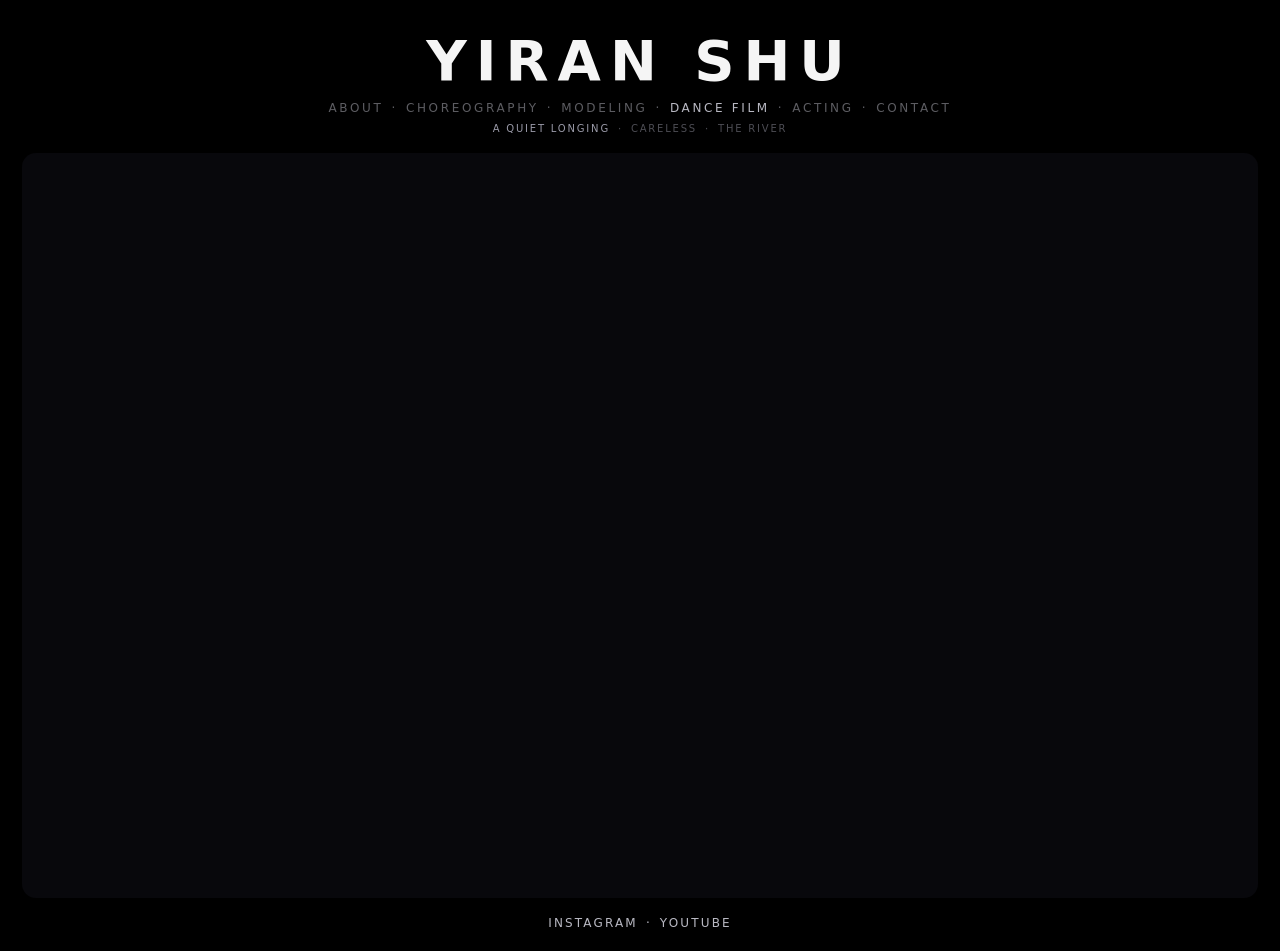
==== a-quiet-longing.html @ 156f74f1 "Widen A Quiet Longing hero video; add The River photo strip stills. Made-with: Cursor" ====
<!doctype html>
<html lang="en">
  <head>
    <meta charset="utf-8" />
    <meta name="viewport" content="width=device-width, initial-scale=1" />
    <title>Yiran Shu — A Quiet Longing</title>
    <meta
      name="description"
      content="A Quiet Longing — dance film by Yiran Shu & Pearlyn Ho. TMFF June 2025 nominee."
    />
    <link rel="stylesheet" href="styles.css" />
    <script src="cursor.js"></script>
  </head>
  <body>
    <div class="archive-page archive-page--sub">
      <header class="archive-header">
        <a href="index.html" class="artist-name-link"><h1 class="artist-name">Yiran Shu</h1></a>
        <nav class="archive-nav" aria-label="Primary">
          <a href="about.html" class="archive-nav__link">About</a>
          <span class="archive-nav__sep" aria-hidden="true"> · </span>
          <a href="choreography.html" class="archive-nav__link">Choreography</a>
          <span class="archive-nav__sep" aria-hidden="true"> · </span>
          <a href="modeling.html" class="archive-nav__link">Modeling</a>
          <span class="archive-nav__sep" aria-hidden="true"> · </span>
          <a href="dance-film.html" class="archive-nav__link archive-nav__link--current">Dance film</a>
          <span class="archive-nav__sep" aria-hidden="true"> · </span>
          <a href="acting.html" class="archive-nav__link">Acting</a>
          <span class="archive-nav__sep" aria-hidden="true"> · </span>
          <a href="contact.html" class="archive-nav__link">Contact</a>
        </nav>
        <p class="archive-titles archive-titles--films" aria-label="Dance films">
          <span class="archive-titles__part archive-titles__part--current" aria-current="page"
            >A Quiet Longing</span
          >
          <span class="archive-titles__sep" aria-hidden="true"> · </span>
          <a href="careless.html" class="archive-titles__part">Careless</a>
          <span class="archive-titles__sep" aria-hidden="true"> · </span>
          <a href="the-river.html" class="archive-titles__part">The River</a>
        </p>
      </header>

      <main class="archive-panel">
        <div class="subpage-inner subpage-inner--film-detail subpage-inner--film-hero">
          <section class="subpage-block subpage-block--hero-video">
            <div class="video-frame">
              <iframe
                src="https://www.youtube.com/embed/DKOeDVz-GPU"
                title="A Quiet Longing — trailer"
                allow="accelerometer; autoplay; clipboard-write; encrypted-media; gyroscope; picture-in-picture; web-share"
                allowfullscreen
              ></iframe>
            </div>
          </section>
        </div>
      </main>

      <footer class="archive-footer">
        <a href="https://www.instagram.com/yiranshu/" target="_blank" rel="noreferrer">Instagram</a>
        <span>·</span>
        <a href="https://www.youtube.com/@yiranshu11" target="_blank" rel="noreferrer">YouTube</a>
      </footer>
    </div>
  </body>
</html>
---- styles.css ----
*,
*::before,
*::after {
  box-sizing: border-box;
  margin: 0;
  padding: 0;
}

html,
body {
  min-height: 100%;
}

body {
  font-family: -apple-system, BlinkMacSystemFont, system-ui, "SF Pro Text",
    "Helvetica Neue", Arial, sans-serif;
  background: #000000;
  color: #f5f5f5;
  -webkit-font-smoothing: antialiased;
}

/* Force circle cursor globally and prevent fallback arrow flashes. */
html,
body,
*,
*::before,
*::after {
  cursor: none !important;
}

.video-frame,
.video-frame iframe {
  cursor: none !important;
}

body.custom-circle-cursor,
body.custom-circle-cursor a,
body.custom-circle-cursor button,
body.custom-circle-cursor #archiveCanvas {
  cursor: none !important;
}

.cursor-circle {
  display: none;
}

.cursor-circle.cursor-circle--active {
  display: none;
}

.cursor-aura {
  position: fixed;
  left: 0;
  top: 0;
  width: 64px;
  height: 64px;
  border-radius: 50%;
  pointer-events: none;
  transform: translate3d(-9999px, -9999px, 0);
  z-index: 9998;
  opacity: 0.82;
  mix-blend-mode: screen;
  background: radial-gradient(circle, rgba(255, 255, 255, 0.55) 0%, rgba(255, 255, 255, 0.1) 38%, rgba(255, 255, 255, 0) 72%);
  filter: blur(0.2px);
  box-shadow:
    0 0 24px rgba(255, 255, 255, 0.55),
    0 0 52px rgba(175, 205, 255, 0.25);
  transition:
    opacity 0.25s ease,
    transform 0.12s linear;
}

.cursor-aura.cursor-aura--active {
  opacity: 1;
  box-shadow:
    0 0 28px rgba(255, 255, 255, 0.7),
    0 0 68px rgba(186, 214, 255, 0.36);
}

.cursor-trail {
  position: fixed;
  left: 0;
  top: 0;
  width: calc(13px - var(--trail-index) * 1.6px);
  height: calc(13px - var(--trail-index) * 1.6px);
  border-radius: 50%;
  pointer-events: none;
  transform: translate3d(-9999px, -9999px, 0);
  z-index: 9997;
  mix-blend-mode: screen;
  opacity: calc(0.35 - var(--trail-index) * 0.045);
  background: radial-gradient(circle, rgba(255, 255, 255, 0.78) 0%, rgba(255, 255, 255, 0.12) 56%, rgba(255, 255, 255, 0) 76%);
  box-shadow: 0 0 14px rgba(255, 255, 255, 0.36);
  transition: opacity 0.2s ease;
}

.cursor-trail.cursor-trail--active {
  opacity: calc(0.55 - var(--trail-index) * 0.055);
}

a {
  color: inherit;
  text-decoration: none;
}

.archive-page {
  min-height: 100vh;
  padding: 28px 22px 20px;
  display: flex;
  flex-direction: column;
  gap: 18px;
  position: relative;
}

.archive-header {
  text-align: center;
  z-index: 2;
  position: relative;
  pointer-events: none;
}

.artist-name {
  font-size: clamp(28px, 5vw, 56px);
  letter-spacing: 0.16em;
  text-transform: uppercase;
  font-weight: 550;
}

.archive-titles {
  margin-top: 8px;
  font-size: 12px;
  letter-spacing: 0.22em;
  text-transform: uppercase;
  color: #b8b8c2;
  display: flex;
  flex-wrap: wrap;
  justify-content: center;
  align-items: baseline;
  gap: 0;
  row-gap: 0.35em;
  pointer-events: auto;
}

.archive-titles__part {
  opacity: 0.5;
  transition: opacity 0.2s ease;
  color: inherit;
  text-decoration: none;
  cursor: pointer;
  display: inline-block;
  padding: 8px 10px;
  margin: -8px -2px;
  line-height: 1.2;
  border-radius: 6px;
}

.archive-titles__part--active {
  opacity: 1 !important;
}

.archive-titles__sep {
  opacity: 0.5;
  user-select: none;
  pointer-events: none;
}

/* Dance film hub: primary row = site sections (same as index); second row = individual films, smaller. */
.archive-titles--films {
  margin-top: 8px;
  font-size: 10px;
  letter-spacing: 0.18em;
  color: #9a9aa8;
}

.archive-titles__part--current {
  opacity: 1 !important;
  cursor: default;
}

.archive-viewport {
  flex: 1;
  position: relative;
  overflow: hidden;
  border-radius: 14px;
}

#archiveCanvas {
  width: 100%;
  height: 100%;
  display: block;
  cursor: grab;
}

.archive-footer {
  display: flex;
  justify-content: center;
  align-items: center;
  gap: 8px;
  font-size: 12px;
  letter-spacing: 0.18em;
  text-transform: uppercase;
  color: #b8b8c2;
  position: relative;
  z-index: 3;
}

.archive-footer a {
  text-decoration: none;
  border-bottom: 1px solid transparent;
  transition: border-color 180ms ease;
}

.archive-footer a:hover {
  border-bottom-color: currentColor;
}

@media (max-width: 900px) {
  .archive-page {
    padding: 18px 14px 14px;
  }

  .archive-viewport {
    min-height: 58vh;
  }

  .archive-panel {
    min-height: 58vh;
  }

  .subpage-inner {
    padding: 22px 18px 28px;
  }
}

/* Subpages — same shell as homepage archive */
.archive-page--sub .archive-header {
  pointer-events: auto;
}

.artist-name-link {
  color: inherit;
  text-decoration: none;
  display: inline-block;
  pointer-events: auto;
}

.artist-name-link .artist-name {
  pointer-events: none;
}

.archive-nav {
  margin-top: 8px;
  font-size: 12px;
  letter-spacing: 0.22em;
  text-transform: uppercase;
  color: #b8b8c2;
  display: flex;
  flex-wrap: wrap;
  justify-content: center;
  align-items: baseline;
  gap: 0;
  row-gap: 0.35em;
}

.archive-nav__link {
  opacity: 0.5;
  transition: opacity 0.2s ease;
  text-decoration: none;
  color: inherit;
  display: inline-block;
  padding: 8px 10px;
  margin: -8px -2px;
  line-height: 1.2;
  border-radius: 6px;
}

.archive-nav__link:hover {
  opacity: 1;
}

.archive-nav__link--current {
  opacity: 1 !important;
}

.archive-nav__sep {
  opacity: 0.5;
  pointer-events: none;
  user-select: none;
}

.archive-panel {
  flex: 1;
  min-height: 0;
  min-height: 48vh;
  overflow-y: auto;
  border-radius: 14px;
  background: #08080c;
}

.subpage-inner {
  max-width: 560px;
  margin: 0 auto;
  padding: 28px 24px 36px;
}

.subpage-block + .subpage-block {
  margin-top: 32px;
}

.subpage-inner h1 {
  font-size: 22px;
  letter-spacing: 0.14em;
  text-transform: uppercase;
  margin-bottom: 14px;
  font-weight: 550;
  color: #f5f5f5;
}

.subpage-inner h2 {
  font-size: 14px;
  letter-spacing: 0.14em;
  text-transform: uppercase;
  margin-bottom: 10px;
  color: #e8e8f0;
}

.subpage-inner p {
  font-size: 14px;
  line-height: 1.75;
  color: #c8c8d6;
}

.subpage-inner .meta-line {
  font-size: 11px;
  letter-spacing: 0.12em;
  text-transform: uppercase;
  color: #8e8e9c;
  margin-bottom: 12px;
}

.subpage-inner .video-frame {
  margin-top: 16px;
  position: relative;
  padding-bottom: 56.25%;
  height: 0;
  border-radius: 12px;
  overflow: hidden;
}

.subpage-inner .video-frame iframe {
  position: absolute;
  inset: 0;
  width: 100%;
  height: 100%;
  border: 0;
}

.subpage-block--hero-video .video-frame {
  width: min(96vw, 1320px);
  margin-left: calc(50% - min(48vw, 660px));
  margin-right: calc(50% - min(48vw, 660px));
  border-radius: 0;
}

/* Dance film — homepage-style reel cards */
.subpage-inner--film-cards {
  max-width: 980px;
}

.film-card-grid {
  display: grid;
  grid-template-columns: repeat(3, minmax(0, 1fr));
  gap: 18px;
  margin-top: 8px;
}

.film-card {
  position: relative;
  display: flex;
  flex-direction: column;
  border-radius: 12px;
  overflow: hidden;
  min-height: 380px;
  background: #121218;
  border: 1px solid rgba(255, 255, 255, 0.06);
  box-shadow: 0 12px 40px rgba(0, 0, 0, 0.45);
  transition: transform 0.28s ease, box-shadow 0.28s ease, border-color 0.28s ease;
}

.film-card:hover {
  transform: translateY(-8px);
  box-shadow: 0 20px 48px rgba(0, 0, 0, 0.55);
  border-color: rgba(255, 255, 255, 0.12);
}

a.film-card--link {
  text-decoration: none;
  color: inherit;
  cursor: pointer;
}

a.film-card--link .film-card__title {
  color: inherit;
}

.film-card__cta {
  display: inline-block;
  margin-top: auto;
  align-self: flex-start;
  font-size: 10px;
  letter-spacing: 0.22em;
  text-transform: uppercase;
  color: rgba(248, 248, 252, 0.92);
  padding-bottom: 3px;
  border-bottom: 1px solid rgba(255, 255, 255, 0.35);
}

.film-card__gradient {
  position: absolute;
  inset: 0;
  opacity: 0.92;
  pointer-events: none;
}

.film-card--longing .film-card__gradient {
  background: linear-gradient(145deg, #d8344f 0%, #3d121f 100%);
}

.film-card--careless .film-card__gradient {
  background: linear-gradient(145deg, #6b8cae 0%, #1e2c38 100%);
}

.film-card--river .film-card__gradient {
  background: linear-gradient(145deg, #4a7d8c 0%, #1a3036 100%);
}

.film-card__meta {
  position: relative;
  z-index: 1;
  flex-shrink: 0;
  padding: 20px 18px 18px;
  margin-top: auto;
  background: linear-gradient(
    180deg,
    transparent 0%,
    rgba(12, 12, 16, 0.45) 28%,
    rgba(12, 12, 16, 0.94) 100%
  );
}

.film-card__archive {
  display: block;
  font-size: 10px;
  letter-spacing: 0.24em;
  text-transform: uppercase;
  color: rgba(245, 245, 250, 0.75);
  margin-bottom: 8px;
}

.film-card .film-card__title {
  font-size: clamp(17px, 2.2vw, 22px);
  letter-spacing: 0.12em;
  text-transform: uppercase;
  font-weight: 600;
  color: #f5f5f5;
  margin: 0 0 6px;
  line-height: 1.2;
}

.film-card__subtitle {
  font-size: 10px;
  letter-spacing: 0.18em;
  text-transform: uppercase;
  color: rgba(200, 200, 214, 0.85);
  margin: 0;
}

.film-card__body {
  position: relative;
  z-index: 1;
  padding: 18px 18px 12px;
  flex: 1;
  display: flex;
  flex-direction: column;
  min-height: 0;
}

.film-card .film-card__blurb {
  font-size: 13px;
  line-height: 1.65;
  color: #c4c4d4;
  margin: 0 0 14px;
}

.film-card__video.video-frame {
  margin-top: 12px;
  margin-bottom: 0;
  border-radius: 8px;
  flex-shrink: 0;
}

@media (max-width: 900px) {
  .film-card-grid {
    grid-template-columns: 1fr;
    max-width: 420px;
    margin-left: auto;
    margin-right: auto;
  }

  .film-card {
    min-height: 0;
  }
}

/* Single-film detail (e.g. A Quiet Longing) */
.subpage-inner--film-detail {
  max-width: 640px;
}

.subpage-inner--film-detail.subpage-inner--film-hero {
  max-width: min(96vw, 1320px);
}

.subpage-kicker {
  font-size: 11px;
  letter-spacing: 0.16em;
  text-transform: uppercase;
  margin-bottom: 14px;
}

.subpage-kicker a {
  color: #a8a8ba;
  text-decoration: none;
  border-bottom: 1px solid transparent;
  transition: border-color 0.18s ease;
}

.subpage-kicker a:hover {
  border-bottom-color: currentColor;
}

.film-detail-tagline {
  font-size: 16px;
  line-height: 1.65;
  color: #c8c8d6;
  margin-top: 10px;
}

.film-detail-facts {
  list-style: none;
  padding: 0;
  margin: 0 0 18px;
}

.film-detail-facts li {
  font-size: 14px;
  line-height: 1.65;
  color: #c4c4d4;
  padding: 10px 0;
  border-bottom: 1px solid rgba(255, 255, 255, 0.06);
}

.film-detail-label {
  display: inline-block;
  min-width: 8.75rem;
  margin-right: 10px;
  font-size: 10px;
  letter-spacing: 0.14em;
  text-transform: uppercase;
  color: #8e8e9c;
  vertical-align: top;
}

.film-detail-inline-link {
  color: #e8e8f4;
  text-decoration: underline;
  text-underline-offset: 3px;
}

.film-detail-inline-link:hover {
  color: #ffffff;
}

.film-detail-note {
  font-size: 12px;
  line-height: 1.6;
  color: #9a9aaa;
  margin-bottom: 20px;
  font-style: italic;
}

.film-detail-note a {
  color: #d4d4e4;
  text-decoration: underline;
  text-underline-offset: 2px;
}

.film-detail-ext-cta {
  display: inline-block;
  font-size: 11px;
  letter-spacing: 0.18em;
  text-transform: uppercase;
  padding: 12px 20px;
  border: 1px solid rgba(255, 255, 255, 0.22);
  border-radius: 8px;
  color: #f5f5f5;
  text-decoration: none;
  transition: background 0.2s ease, border-color 0.2s ease;
}

.film-detail-ext-cta:hover {
  background: rgba(255, 255, 255, 0.06);
  border-color: rgba(255, 255, 255, 0.38);
}

.subpage-photo-grid {
  margin-top: 12px;
  display: grid;
  grid-template-columns: repeat(3, minmax(0, 1fr));
  gap: 10px;
}

.subpage-photo-grid img {
  width: 100%;
  aspect-ratio: 3 / 4;
  object-fit: cover;
  display: block;
  border-radius: 8px;
  border: 1px solid rgba(255, 255, 255, 0.1);
}

.subpage-photo-collage {
  margin-top: 16px;
  margin-left: clamp(-22px, -4vw, -42px);
  margin-right: clamp(-22px, -4vw, -42px);
  display: grid;
  grid-template-columns: repeat(12, minmax(0, 1fr));
  grid-auto-rows: clamp(90px, 12vw, 170px);
  gap: clamp(8px, 1.2vw, 14px);
}

.subpage-photo-collage img {
  width: 100%;
  height: 100%;
  display: block;
  object-fit: cover;
  border-radius: 0;
  border: none;
}

.subpage-photo-collage img.span-3 { grid-column: span 3; }
.subpage-photo-collage img.span-4 { grid-column: span 4; }
.subpage-photo-collage img.span-5 { grid-column: span 5; }
.subpage-photo-collage img.span-6 { grid-column: span 6; }
.subpage-photo-collage img.span-7 { grid-column: span 7; }
.subpage-photo-collage img.span-8 { grid-column: span 8; }
.subpage-photo-collage img.span-12 { grid-column: span 12; }
.subpage-photo-collage img.tall { grid-row: span 3; }
.subpage-photo-collage img.wide { grid-row: span 2; }

/* Contact form */
.contact-form {
  display: flex;
  flex-direction: column;
  gap: 0;
  max-width: 520px;
}

.contact-form__label {
  display: block;
  font-size: 10px;
  letter-spacing: 0.18em;
  text-transform: uppercase;
  color: #8e8e9c;
  margin-bottom: 8px;
  margin-top: 18px;
}

.contact-form__label:first-of-type {
  margin-top: 0;
}

.contact-form__input,
.contact-form__textarea {
  width: 100%;
  box-sizing: border-box;
  padding: 12px 14px;
  font-size: 14px;
  font-family: inherit;
  color: #f0f0f6;
  background: rgba(0, 0, 0, 0.35);
  border: 1px solid rgba(255, 255, 255, 0.12);
  border-radius: 8px;
  outline: none;
  transition: border-color 0.2s ease, background 0.2s ease;
}

.contact-form__input::placeholder,
.contact-form__textarea::placeholder {
  color: #6a6a78;
}

.contact-form__input:focus,
.contact-form__textarea:focus {
  border-color: rgba(255, 255, 255, 0.28);
  background: rgba(0, 0, 0, 0.45);
}

.contact-form__textarea {
  resize: vertical;
  min-height: 140px;
  line-height: 1.55;
}

.contact-form__submit {
  margin-top: 24px;
  align-self: flex-start;
  font-size: 11px;
  letter-spacing: 0.2em;
  text-transform: uppercase;
  padding: 14px 26px;
  font-family: inherit;
  color: #0a0a0c;
  background: #e8e8f0;
  border: none;
  border-radius: 8px;
  cursor: pointer;
  transition: background 0.2s ease, transform 0.15s ease;
}

.contact-form__submit:hover {
  background: #ffffff;
}

.contact-form__submit:active {
  transform: scale(0.98);
}

.contact-form__fineprint {
  margin-top: 22px;
  font-size: 13px;
  line-height: 1.55;
  color: #9ed4a8;
}

.contact-form__fineprint[hidden] {
  display: none;
}

@media (max-width: 900px) {
  .subpage-photo-grid {
    grid-template-columns: repeat(2, minmax(0, 1fr));
    gap: 8px;
  }

  .subpage-photo-collage {
    margin-left: -18px;
    margin-right: -18px;
    grid-template-columns: repeat(6, minmax(0, 1fr));
    grid-auto-rows: 100px;
    gap: 8px;
  }

  .subpage-photo-collage img.span-3 { grid-column: span 3; }
  .subpage-photo-collage img.span-4 { grid-column: span 3; }
  .subpage-photo-collage img.span-5 { grid-column: span 6; }
  .subpage-photo-collage img.span-6 { grid-column: span 6; }
  .subpage-photo-collage img.span-7 { grid-column: span 6; }
  .subpage-photo-collage img.span-8 { grid-column: span 6; }
  .subpage-photo-collage img.span-12 { grid-column: span 6; }
}

.subpage-photo-strip {
  margin-top: 14px;
  width: 100vw;
  margin-left: calc(50% - 50vw);
  margin-right: calc(50% - 50vw);
  display: flex;
  gap: 10px;
  overflow-x: auto;
  overflow-y: hidden;
  padding-bottom: 8px;
  scroll-snap-type: x proximity;
  -webkit-overflow-scrolling: touch;
}

.subpage-photo-strip img {
  flex: 0 0 clamp(220px, 36vw, 460px);
  height: clamp(300px, 62vh, 700px);
  object-fit: cover;
  display: block;
  scroll-snap-align: start;
}
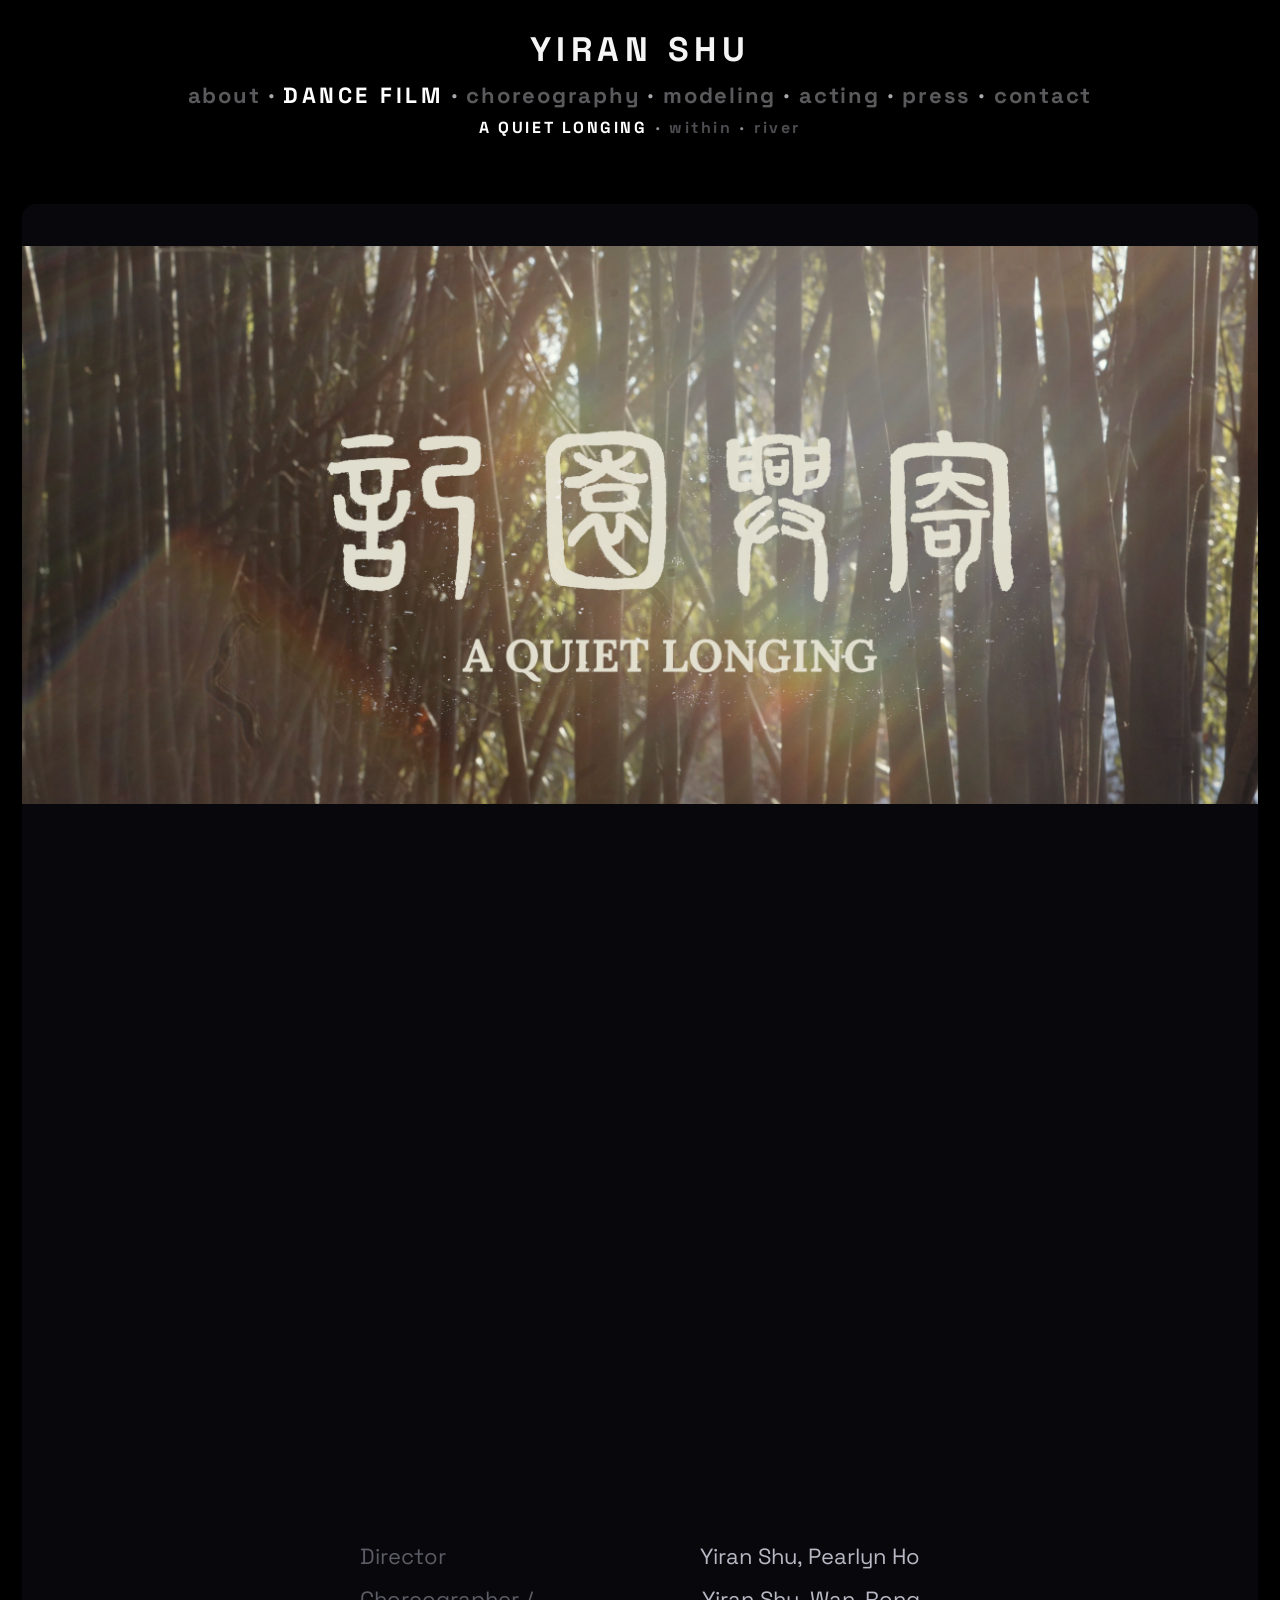
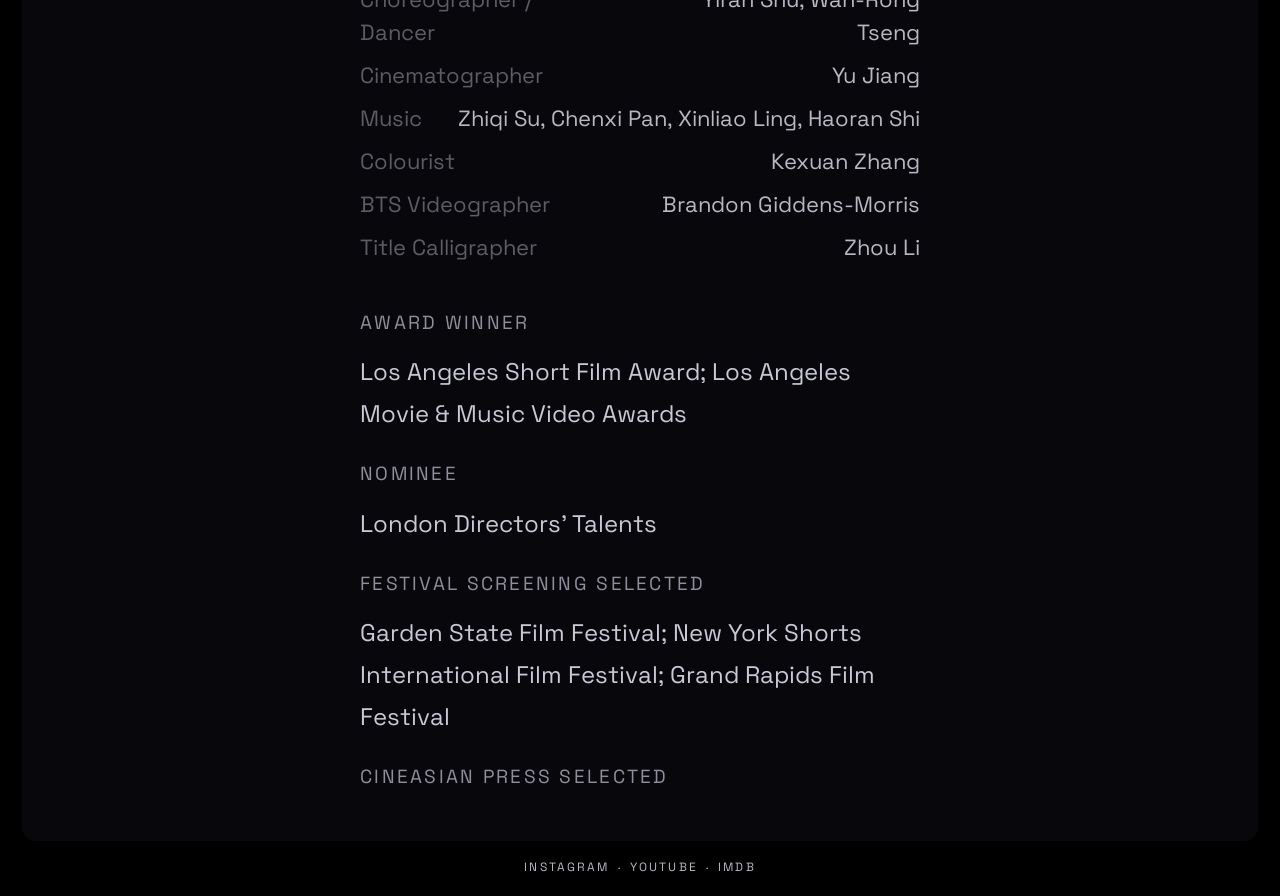
==== commit 17685cfc: "Publish the updated v2 portfolio with Press, film stills, and credits. Co-authored-by: Cursor <curso" ====
--- a/a-quiet-longing.html
+++ b/a-quiet-longing.html
@@ -18,13 +18,15 @@
         <nav class="archive-nav" aria-label="Primary">
           <a href="about.html" class="archive-nav__link">About</a>
           <span class="archive-nav__sep" aria-hidden="true"> · </span>
+          <a href="dance-film.html" class="archive-nav__link archive-nav__link--current">Dance Film</a>
+          <span class="archive-nav__sep" aria-hidden="true"> · </span>
           <a href="choreography.html" class="archive-nav__link">Choreography</a>
           <span class="archive-nav__sep" aria-hidden="true"> · </span>
           <a href="modeling.html" class="archive-nav__link">Modeling</a>
           <span class="archive-nav__sep" aria-hidden="true"> · </span>
-          <a href="dance-film.html" class="archive-nav__link archive-nav__link--current">Dance film</a>
+          <a href="acting.html" class="archive-nav__link">Acting</a>
           <span class="archive-nav__sep" aria-hidden="true"> · </span>
-          <a href="acting.html" class="archive-nav__link">Acting</a>
+          <a href="press.html" class="archive-nav__link">Press</a>
           <span class="archive-nav__sep" aria-hidden="true"> · </span>
           <a href="contact.html" class="archive-nav__link">Contact</a>
         </nav>
@@ -33,14 +35,25 @@
             >A Quiet Longing</span
           >
           <span class="archive-titles__sep" aria-hidden="true"> · </span>
-          <a href="careless.html" class="archive-titles__part">Careless</a>
+          <a href="within.html" class="archive-titles__part">Within</a>
           <span class="archive-titles__sep" aria-hidden="true"> · </span>
-          <a href="the-river.html" class="archive-titles__part">The River</a>
+          <a href="the-river.html" class="archive-titles__part">River</a>
         </p>
       </header>
 
       <main class="archive-panel">
         <div class="subpage-inner subpage-inner--film-detail subpage-inner--film-hero">
+          <section class="subpage-block">
+            <div class="subpage-photo-strip subpage-photo-strip--contain" aria-label="A Quiet Longing photos">
+              <img src="images/dancefilm/a-quiet-longing/longing1.png" alt="A Quiet Longing still 1" loading="lazy" />
+              <img src="images/dancefilm/a-quiet-longing/longing2.jpg" alt="A Quiet Longing still 2" loading="lazy" />
+              <img src="images/dancefilm/a-quiet-longing/longing3.jpg" alt="A Quiet Longing still 3" loading="lazy" />
+              <img src="images/dancefilm/a-quiet-longing/longing4.jpg" alt="A Quiet Longing still 4" loading="lazy" />
+              <img src="images/dancefilm/a-quiet-longing/longing5.jpg" alt="A Quiet Longing still 5" loading="lazy" />
+              <img src="images/dancefilm/a-quiet-longing/longing6.png" alt="A Quiet Longing still 6" loading="lazy" />
+            </div>
+          </section>
+
           <section class="subpage-block subpage-block--hero-video">
             <div class="video-frame">
               <iframe
@@ -51,6 +64,52 @@
               ></iframe>
             </div>
           </section>
+
+          <section class="subpage-block">
+            <dl class="film-credits">
+              <div>
+                <dt>Director</dt>
+                <dd>Yiran Shu, Pearlyn Ho</dd>
+              </div>
+              <div>
+                <dt>Choreographer / Dancer</dt>
+                <dd>Yiran Shu, Wan-Rong Tseng</dd>
+              </div>
+              <div>
+                <dt>Cinematographer</dt>
+                <dd>Yu Jiang</dd>
+              </div>
+              <div>
+                <dt>Music</dt>
+                <dd>Zhiqi Su, Chenxi Pan, Xinliao Ling, Haoran Shi</dd>
+              </div>
+              <div>
+                <dt>Colourist</dt>
+                <dd>Kexuan Zhang</dd>
+              </div>
+              <div>
+                <dt>BTS Videographer</dt>
+                <dd>Brandon Giddens-Morris</dd>
+              </div>
+              <div>
+                <dt>Title Calligrapher</dt>
+                <dd>Zhou Li</dd>
+              </div>
+            </dl>
+          </section>
+
+          <section class="subpage-block film-awards">
+            <p class="meta-line">Award winner</p>
+            <p>Los Angeles Short Film Award; Los Angeles Movie &amp; Music Video Awards</p>
+            <p class="meta-line">Nominee</p>
+            <p>London Directors’ Talents</p>
+            <p class="meta-line">Festival Screening Selected</p>
+            <p>
+              Garden State Film Festival; New York Shorts International Film Festival; Grand Rapids
+              Film Festival
+            </p>
+            <p class="meta-line">CineAsian Press Selected</p>
+          </section>
         </div>
       </main>
 
@@ -58,6 +117,8 @@
         <a href="https://www.instagram.com/yiranshu/" target="_blank" rel="noreferrer">Instagram</a>
         <span>·</span>
         <a href="https://www.youtube.com/@yiranshu11" target="_blank" rel="noreferrer">YouTube</a>
+        <span>·</span>
+        <a href="https://www.imdb.com/name/nm18661474/" target="_blank" rel="noreferrer">IMDb</a>
       </footer>
     </div>
   </body>
--- a/styles.css
+++ b/styles.css
@@ -1,3 +1,5 @@
+@import url("https://fonts.googleapis.com/css2?family=Space+Grotesk:wght@400;500;600;700&display=swap");
+
 *,
 *::before,
 *::after {
@@ -12,8 +14,7 @@
 }
 
 body {
-  font-family: -apple-system, BlinkMacSystemFont, system-ui, "SF Pro Text",
-    "Helvetica Neue", Arial, sans-serif;
+  font-family: "Space Grotesk", system-ui, sans-serif;
   background: #000000;
   color: #f5f5f5;
   -webkit-font-smoothing: antialiased;
@@ -117,21 +118,25 @@
   z-index: 2;
   position: relative;
   pointer-events: none;
+  font-family: "Space Grotesk", system-ui, sans-serif;
 }
 
 .artist-name {
-  font-size: clamp(28px, 5vw, 56px);
+  font-size: clamp(22px, 3.2vw, 34px);
   letter-spacing: 0.16em;
   text-transform: uppercase;
-  font-weight: 550;
+  font-weight: 700;
+  font-family: "Space Grotesk", system-ui, sans-serif;
 }
 
 .archive-titles {
-  margin-top: 8px;
-  font-size: 12px;
-  letter-spacing: 0.22em;
-  text-transform: uppercase;
-  color: #b8b8c2;
+  margin-top: 10px;
+  font-size: clamp(17px, 2.3vw, 22px);
+  letter-spacing: 0.08em;
+  text-transform: lowercase;
+  font-weight: 700;
+  font-family: "Space Grotesk", system-ui, sans-serif;
+  color: #ececf4;
   display: flex;
   flex-wrap: wrap;
   justify-content: center;
@@ -142,8 +147,12 @@
 }
 
 .archive-titles__part {
-  opacity: 0.5;
-  transition: opacity 0.2s ease;
+  opacity: 0.72;
+  transition:
+    opacity 0.2s ease,
+    color 0.2s ease,
+    letter-spacing 0.2s ease;
+  font-weight: 700;
   color: inherit;
   text-decoration: none;
   cursor: pointer;
@@ -154,12 +163,24 @@
   border-radius: 6px;
 }
 
-.archive-titles__part--active {
+.archive-titles:has(.archive-titles__part--active) .archive-titles__part {
+  opacity: 0.38;
+}
+
+.archive-titles__part--active,
+.archive-titles__part--current {
   opacity: 1 !important;
+  color: #ffffff;
+  text-transform: uppercase;
+  letter-spacing: 0.16em;
+}
+
+.archive-titles:has(.archive-titles__part--current) .archive-titles__part {
+  opacity: 0.38;
 }
 
 .archive-titles__sep {
-  opacity: 0.5;
+  opacity: 0.72;
   user-select: none;
   pointer-events: none;
 }
@@ -167,13 +188,13 @@
 /* Dance film hub: primary row = site sections (same as index); second row = individual films, smaller. */
 .archive-titles--films {
   margin-top: 8px;
-  font-size: 10px;
-  letter-spacing: 0.18em;
-  color: #9a9aa8;
+  font-size: clamp(13px, 1.5vw, 16px);
+  letter-spacing: 0.16em;
+  font-weight: 700;
+  color: #c8c8d4;
 }
 
 .archive-titles__part--current {
-  opacity: 1 !important;
   cursor: default;
 }
 
@@ -235,6 +256,7 @@
 /* Subpages — same shell as homepage archive */
 .archive-page--sub .archive-header {
   pointer-events: auto;
+  margin-bottom: 48px;
 }
 
 .artist-name-link {
@@ -249,11 +271,13 @@
 }
 
 .archive-nav {
-  margin-top: 8px;
-  font-size: 12px;
-  letter-spacing: 0.22em;
-  text-transform: uppercase;
-  color: #b8b8c2;
+  margin-top: 10px;
+  font-size: clamp(17px, 2.3vw, 22px);
+  letter-spacing: 0.08em;
+  text-transform: lowercase;
+  font-weight: 700;
+  font-family: "Space Grotesk", system-ui, sans-serif;
+  color: #ececf4;
   display: flex;
   flex-wrap: wrap;
   justify-content: center;
@@ -263,8 +287,11 @@
 }
 
 .archive-nav__link {
-  opacity: 0.5;
-  transition: opacity 0.2s ease;
+  opacity: 0.72;
+  transition:
+    opacity 0.2s ease,
+    color 0.2s ease,
+    letter-spacing 0.2s ease;
   text-decoration: none;
   color: inherit;
   display: inline-block;
@@ -272,18 +299,27 @@
   margin: -8px -2px;
   line-height: 1.2;
   border-radius: 6px;
+  font-weight: 700;
+}
+
+.archive-nav:has(.archive-nav__link--current) .archive-nav__link {
+  opacity: 0.38;
 }
 
 .archive-nav__link:hover {
   opacity: 1;
+  color: #ffffff;
 }
 
 .archive-nav__link--current {
   opacity: 1 !important;
+  color: #ffffff;
+  text-transform: uppercase;
+  letter-spacing: 0.16em;
 }
 
 .archive-nav__sep {
-  opacity: 0.5;
+  opacity: 0.72;
   pointer-events: none;
   user-select: none;
 }
@@ -308,7 +344,7 @@
 }
 
 .subpage-inner h1 {
-  font-size: 22px;
+  font-size: 37px;
   letter-spacing: 0.14em;
   text-transform: uppercase;
   margin-bottom: 14px;
@@ -317,7 +353,7 @@
 }
 
 .subpage-inner h2 {
-  font-size: 14px;
+  font-size: 24px;
   letter-spacing: 0.14em;
   text-transform: uppercase;
   margin-bottom: 10px;
@@ -325,13 +361,13 @@
 }
 
 .subpage-inner p {
-  font-size: 14px;
+  font-size: 24px;
   line-height: 1.75;
   color: #c8c8d6;
 }
 
 .subpage-inner .meta-line {
-  font-size: 11px;
+  font-size: 19px;
   letter-spacing: 0.12em;
   text-transform: uppercase;
   color: #8e8e9c;
@@ -345,6 +381,10 @@
   height: 0;
   border-radius: 12px;
   overflow: hidden;
+}
+
+.subpage-block .video-frame + .meta-line {
+  margin-top: 28px;
 }
 
 .subpage-inner .video-frame iframe {
@@ -426,7 +466,7 @@
   background: linear-gradient(145deg, #d8344f 0%, #3d121f 100%);
 }
 
-.film-card--careless .film-card__gradient {
+.film-card--within .film-card__gradient {
   background: linear-gradient(145deg, #6b8cae 0%, #1e2c38 100%);
 }
 
@@ -517,12 +557,67 @@
   max-width: 640px;
 }
 
+.subpage-inner--film-hero {
+  max-width: min(96vw, 1320px);
+}
+
+.subpage-inner--film-hero > .subpage-block:not(.subpage-block--hero-video) {
+  max-width: 560px;
+  margin-left: auto;
+  margin-right: auto;
+}
+
 .subpage-inner--film-detail.subpage-inner--film-hero {
   max-width: min(96vw, 1320px);
 }
 
+.film-awards .meta-line {
+  margin-top: 22px;
+}
+
+.film-awards .meta-line:first-child {
+  margin-top: 0;
+}
+
+.film-credits {
+  display: flex;
+  flex-direction: column;
+  width: 100%;
+  max-width: 560px;
+  margin: 0 auto;
+}
+
+.film-credits div {
+  display: flex;
+  justify-content: space-between;
+  align-items: center;
+  gap: 24px;
+  font-size: 22px;
+  line-height: 1.5;
+  margin: 0 0 10px;
+}
+
+.film-credits dt,
+.film-credits dd {
+  display: block;
+}
+
+.film-credits dt {
+  letter-spacing: 0;
+  text-transform: none;
+  color: #5c5c66;
+  flex: 0 1 auto;
+}
+
+.film-credits dd {
+  margin: 0;
+  color: #b8b8c4;
+  text-align: right;
+  flex: 0 1 auto;
+}
+
 .subpage-kicker {
-  font-size: 11px;
+  font-size: 19px;
   letter-spacing: 0.16em;
   text-transform: uppercase;
   margin-bottom: 14px;
@@ -540,7 +635,7 @@
 }
 
 .film-detail-tagline {
-  font-size: 16px;
+  font-size: 27px;
   line-height: 1.65;
   color: #c8c8d6;
   margin-top: 10px;
@@ -553,7 +648,7 @@
 }
 
 .film-detail-facts li {
-  font-size: 14px;
+  font-size: 24px;
   line-height: 1.65;
   color: #c4c4d4;
   padding: 10px 0;
@@ -564,7 +659,7 @@
   display: inline-block;
   min-width: 8.75rem;
   margin-right: 10px;
-  font-size: 10px;
+  font-size: 17px;
   letter-spacing: 0.14em;
   text-transform: uppercase;
   color: #8e8e9c;
@@ -582,7 +677,7 @@
 }
 
 .film-detail-note {
-  font-size: 12px;
+  font-size: 20px;
   line-height: 1.6;
   color: #9a9aaa;
   margin-bottom: 20px;
@@ -597,7 +692,7 @@
 
 .film-detail-ext-cta {
   display: inline-block;
-  font-size: 11px;
+  font-size: 19px;
   letter-spacing: 0.18em;
   text-transform: uppercase;
   padding: 12px 20px;
@@ -668,7 +763,7 @@
 
 .contact-form__label {
   display: block;
-  font-size: 10px;
+  font-size: 17px;
   letter-spacing: 0.18em;
   text-transform: uppercase;
   color: #8e8e9c;
@@ -685,7 +780,7 @@
   width: 100%;
   box-sizing: border-box;
   padding: 12px 14px;
-  font-size: 14px;
+  font-size: 24px;
   font-family: inherit;
   color: #f0f0f6;
   background: rgba(0, 0, 0, 0.35);
@@ -792,3 +887,203 @@
   scroll-snap-align: start;
 }
 
+.subpage-photo-strip--contain {
+  justify-content: safe center;
+}
+
+.subpage-photo-strip--contain img {
+  flex: 0 0 auto;
+  width: auto;
+  max-width: none;
+  object-fit: contain;
+}
+
+/* Press — Kathy Meng-style year / title / outlet list */
+.archive-page--press .archive-header {
+  margin-bottom: 56px;
+}
+
+.subpage-inner--press {
+  max-width: min(94vw, 1080px);
+  padding-top: 20px;
+}
+
+.press-list {
+  display: flex;
+  flex-direction: column;
+}
+
+.press-list > .press-row,
+.press-group {
+  border-bottom: 1px solid rgba(255, 255, 255, 0.1);
+}
+
+.press-list > .press-row:first-child,
+.press-list > .press-group:first-child {
+  border-top: 1px solid rgba(255, 255, 255, 0.1);
+}
+
+.press-row {
+  display: grid;
+  grid-template-columns: 5.25rem minmax(0, 1fr) minmax(8.5rem, max-content);
+  gap: 12px 28px;
+  align-items: center;
+  padding: 18px 10px;
+  color: inherit;
+  text-decoration: none;
+  transition: background 0.18s ease;
+}
+
+a.press-row:hover,
+.press-group:hover .press-row,
+.press-group:focus-within .press-row {
+  background: rgba(255, 255, 255, 0.04);
+}
+
+.press-year {
+  font-size: 24px;
+  letter-spacing: 0.08em;
+  color: #c8c8d4;
+  font-weight: 600;
+}
+
+.press-title {
+  font-size: 26px;
+  line-height: 1.45;
+  font-weight: 500;
+  color: #f2f2f8;
+  transition: font-weight 0.15s ease;
+}
+
+a.press-row:hover .press-title,
+.press-group:hover .press-title,
+.press-group:focus-within .press-title {
+  font-weight: 800;
+}
+
+.press-outlet {
+  display: block;
+  justify-self: stretch;
+  width: 100%;
+  font-size: 14px;
+  line-height: 1.4;
+  font-style: italic;
+  font-weight: 500;
+  text-align: right;
+  color: rgba(232, 232, 244, 0.72);
+  hyphens: auto;
+}
+
+.press-arrow {
+  display: inline-block;
+  width: 9px;
+  height: 9px;
+  margin-left: 8px;
+  border-top: 1.5px solid currentColor;
+  border-right: 1.5px solid currentColor;
+  transform: translateY(1px) rotate(45deg);
+  opacity: 0;
+  transition: opacity 0.18s ease;
+}
+
+a.press-row:hover .press-arrow {
+  opacity: 1;
+}
+
+.press-group {
+  position: relative;
+}
+
+.press-group:hover,
+.press-group:focus-within {
+  z-index: 6;
+}
+
+.press-group:hover .press-outlet,
+.press-group:focus-within .press-outlet {
+  visibility: hidden;
+}
+
+.press-sublist {
+  display: none;
+  position: absolute;
+  top: 18px;
+  right: 10px;
+  z-index: 5;
+  margin: 0;
+  padding: 0 0 12px;
+  list-style: none;
+  flex-direction: column;
+  align-items: flex-end;
+  gap: 8px;
+  min-width: 12rem;
+  background: #08080c;
+}
+
+.press-sublist li {
+  list-style: none;
+  text-align: right;
+}
+
+.press-group:hover .press-sublist,
+.press-group:focus-within .press-sublist {
+  display: flex;
+}
+
+.press-sublist a {
+  display: inline-flex;
+  align-items: center;
+  justify-content: flex-end;
+  gap: 8px;
+  font-size: 14px;
+  line-height: 1.4;
+  font-style: italic;
+  color: rgba(232, 232, 244, 0.82);
+  text-decoration: none;
+}
+
+.press-sublist a::after {
+  content: "";
+  width: 7px;
+  height: 7px;
+  border-top: 1.5px solid currentColor;
+  border-right: 1.5px solid currentColor;
+  transform: translateY(1px) rotate(45deg);
+  opacity: 0.55;
+}
+
+.press-sublist a:hover {
+  color: #ffffff;
+}
+
+@media (max-width: 720px) {
+  .press-row {
+    grid-template-columns: 3.5rem 1fr;
+    gap: 6px 14px;
+    padding: 16px 4px;
+  }
+
+  .press-outlet {
+    grid-column: 2;
+    justify-content: flex-start;
+    text-align: left;
+  }
+
+  .press-title {
+    font-size: 14px;
+  }
+
+  .press-sublist {
+    top: auto;
+    right: auto;
+    left: calc(3.5rem + 18px);
+    align-items: flex-start;
+  }
+
+  .press-sublist li,
+  .press-sublist a {
+    text-align: left;
+    justify-content: flex-start;
+  }
+}
+
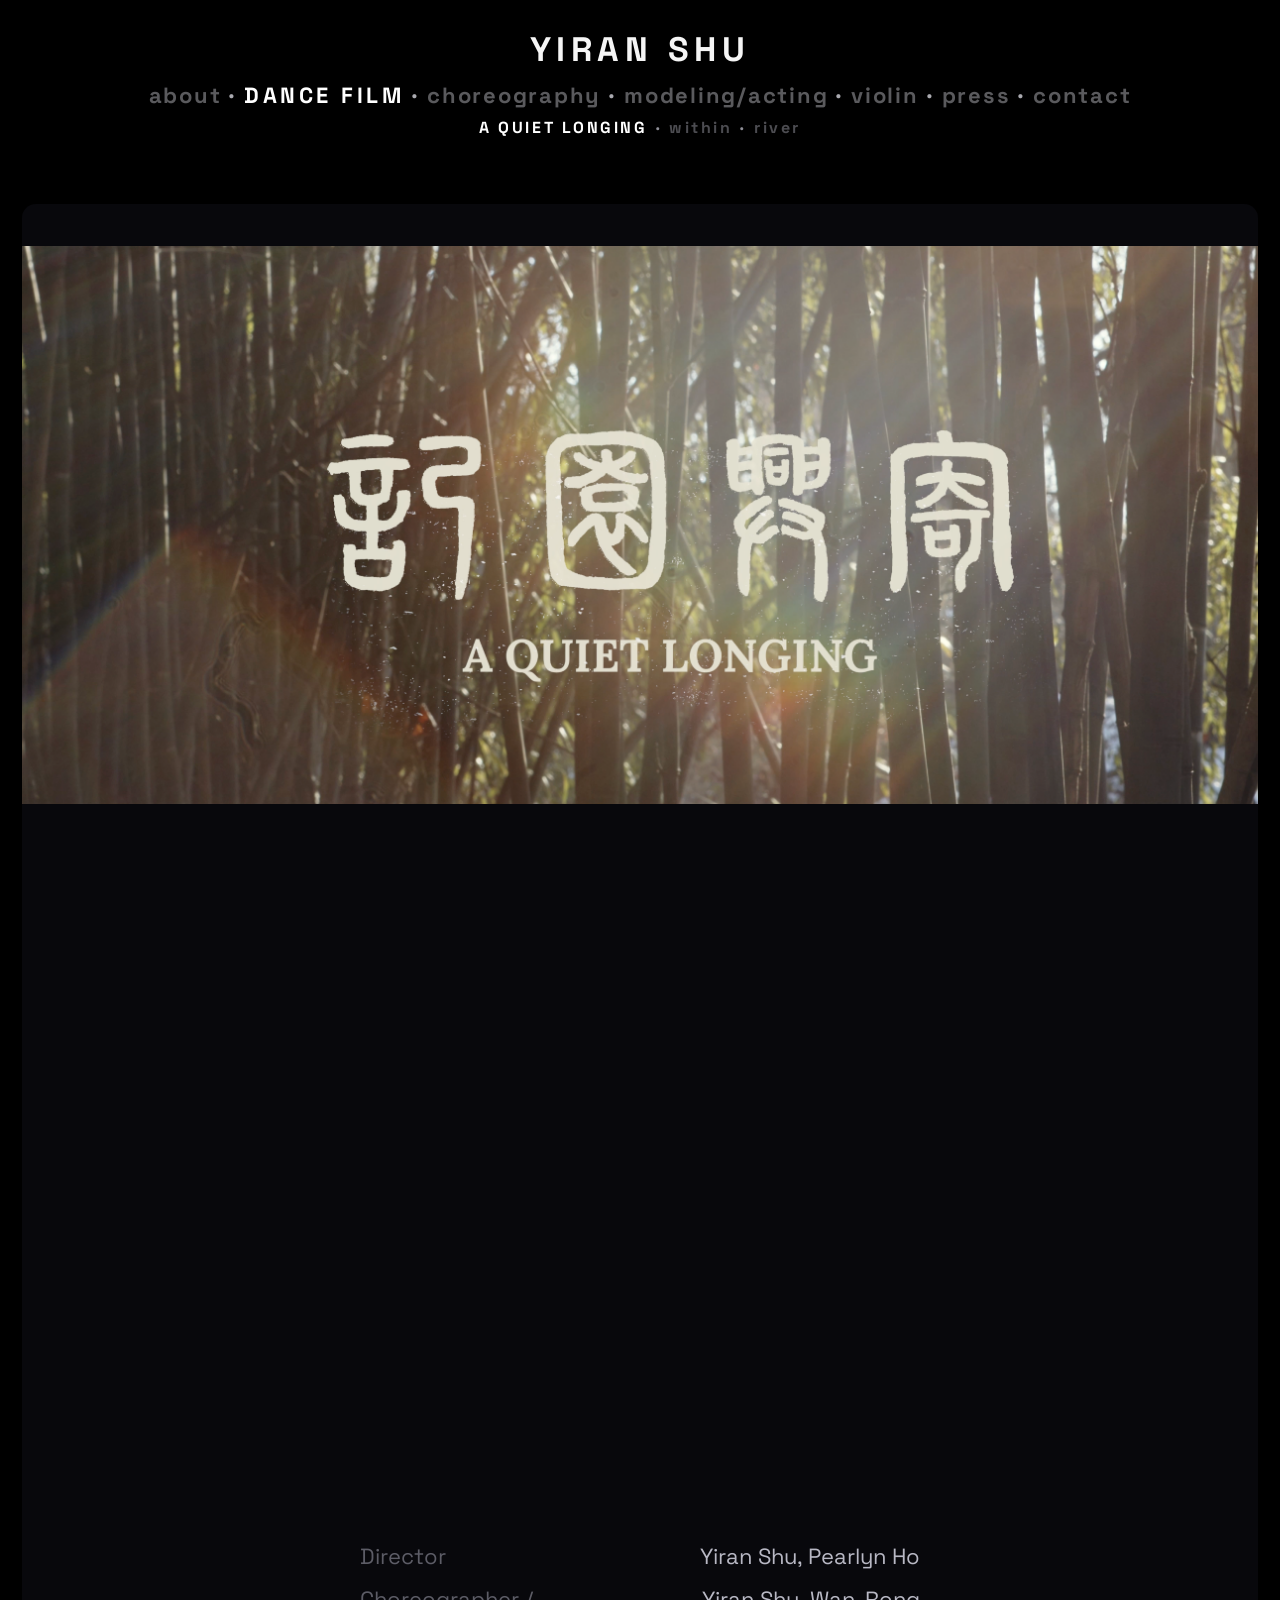
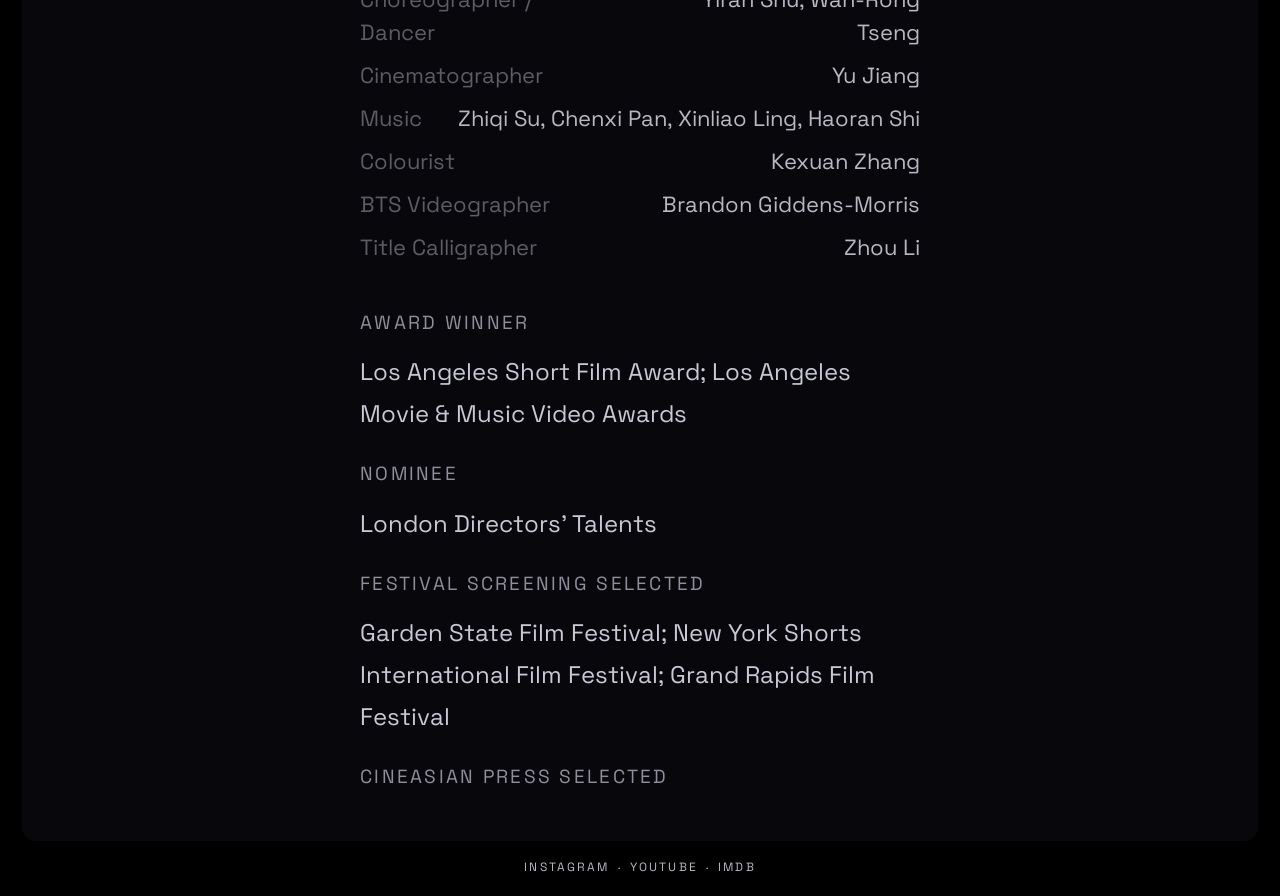
==== commit 3266a1ef: "Merge Modeling/Acting and add a Violin page with concert photos. Co-authored-by: Cursor <cursoragent" ====
--- a/a-quiet-longing.html
+++ b/a-quiet-longing.html
@@ -22,9 +22,9 @@
           <span class="archive-nav__sep" aria-hidden="true"> · </span>
           <a href="choreography.html" class="archive-nav__link">Choreography</a>
           <span class="archive-nav__sep" aria-hidden="true"> · </span>
-          <a href="modeling.html" class="archive-nav__link">Modeling</a>
+          <a href="modeling-acting.html" class="archive-nav__link">Modeling/Acting</a>
           <span class="archive-nav__sep" aria-hidden="true"> · </span>
-          <a href="acting.html" class="archive-nav__link">Acting</a>
+          <a href="violin.html" class="archive-nav__link">Violin</a>
           <span class="archive-nav__sep" aria-hidden="true"> · </span>
           <a href="press.html" class="archive-nav__link">Press</a>
           <span class="archive-nav__sep" aria-hidden="true"> · </span>
--- a/styles.css
+++ b/styles.css
@@ -402,6 +402,15 @@
   border-radius: 0;
 }
 
+.subpage-block + .subpage-block.subpage-block--acting-reel {
+  margin-top: 96px;
+}
+
+.subpage-block--acting-reel p {
+  max-width: 560px;
+  margin: 0 auto 28px;
+}
+
 /* Dance film — homepage-style reel cards */
 .subpage-inner--film-cards {
   max-width: 980px;
@@ -879,12 +888,110 @@
   -webkit-overflow-scrolling: touch;
 }
 
-.subpage-photo-strip img {
+.subpage-photo-strip > img,
+.subpage-photo-strip figure {
   flex: 0 0 clamp(220px, 36vw, 460px);
+  width: clamp(220px, 36vw, 460px);
+  min-width: clamp(220px, 36vw, 460px);
+  max-width: clamp(220px, 36vw, 460px);
+  scroll-snap-align: start;
+}
+
+.subpage-photo-strip > img,
+.subpage-photo-strip figure img {
+  width: 100%;
   height: clamp(300px, 62vh, 700px);
   object-fit: cover;
   display: block;
-  scroll-snap-align: start;
+}
+
+.subpage-photo-strip:has(figure) {
+  padding-bottom: 18px;
+  align-items: flex-start;
+}
+
+.subpage-photo-strip figure {
+  margin: 0;
+  display: flex;
+  flex-direction: column;
+}
+
+.subpage-photo-strip figure img {
+  height: clamp(280px, 56vh, 640px);
+}
+
+.subpage-photo-strip figcaption {
+  margin-top: 10px;
+  padding: 0 8px 6px;
+  font-size: 15px;
+  line-height: 1.45;
+  letter-spacing: 0.04em;
+  color: #8e8e9c;
+  text-align: center;
+}
+
+.subpage-inner--violin {
+  max-width: min(94vw, 920px);
+  text-align: center;
+}
+
+.violin-role {
+  display: flex;
+  flex-direction: column;
+  align-items: center;
+  text-align: center;
+  gap: 0.35em;
+}
+
+.violin-role__title {
+  color: #d4d4de;
+}
+
+.violin-role__org {
+  color: #8a8a96;
+}
+
+.violin-photos {
+  display: flex;
+  flex-direction: column;
+  align-items: center;
+  gap: 56px;
+  width: 100%;
+  margin: 8px auto 28px;
+}
+
+.violin-photos__item {
+  margin: 0;
+  display: flex;
+  flex-direction: column;
+  align-items: center;
+}
+
+.violin-photos__item img {
+  width: 100%;
+  height: auto;
+  max-height: min(52vh, 520px);
+  object-fit: contain;
+  display: block;
+  background: #08080c;
+}
+
+.violin-photos__item figcaption {
+  margin-top: 16px;
+  max-width: 36em;
+  display: flex;
+  flex-direction: column;
+  gap: 0.2em;
+  font-size: 18px;
+  line-height: 1.55;
+  letter-spacing: 0.03em;
+  color: #a8a8b4;
+  text-align: center;
+}
+
+.violin-photos__date {
+  color: #7a7a86;
+  font-size: 16px;
 }
 
 .subpage-photo-strip--contain {
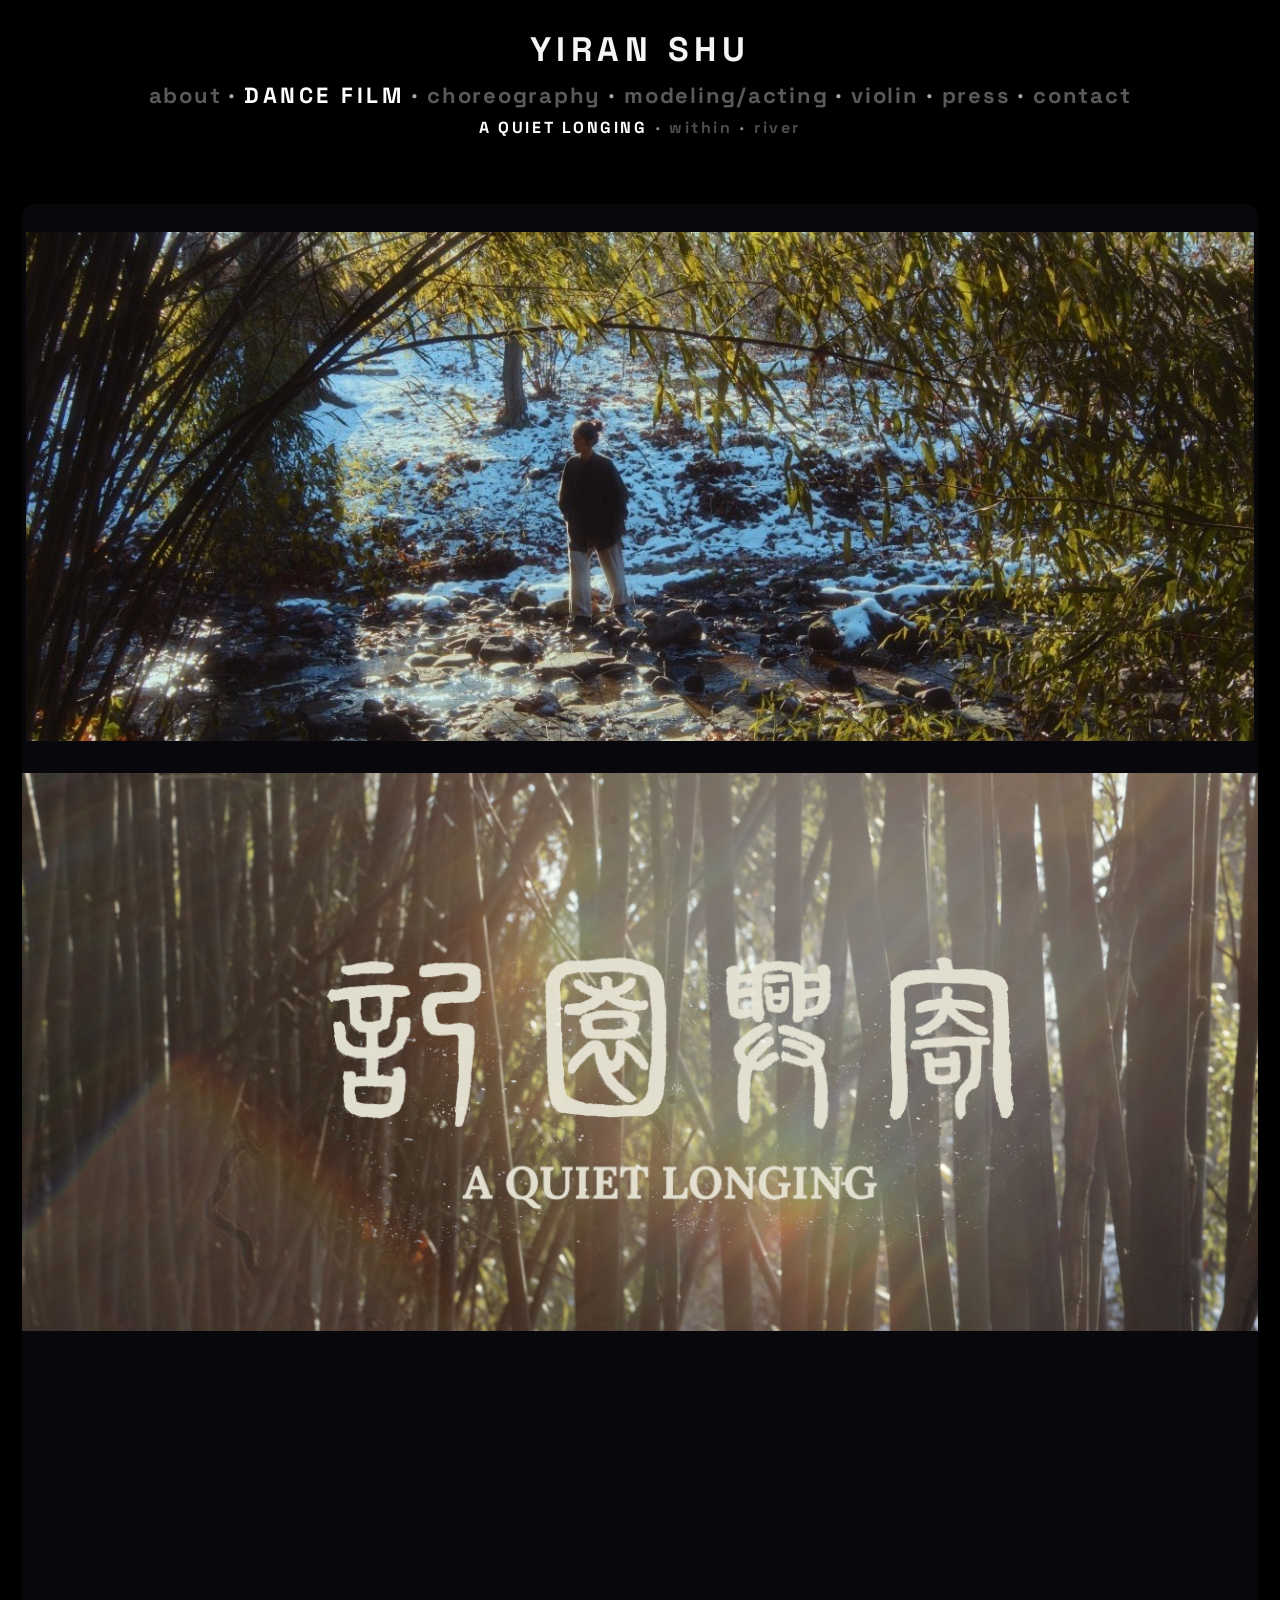
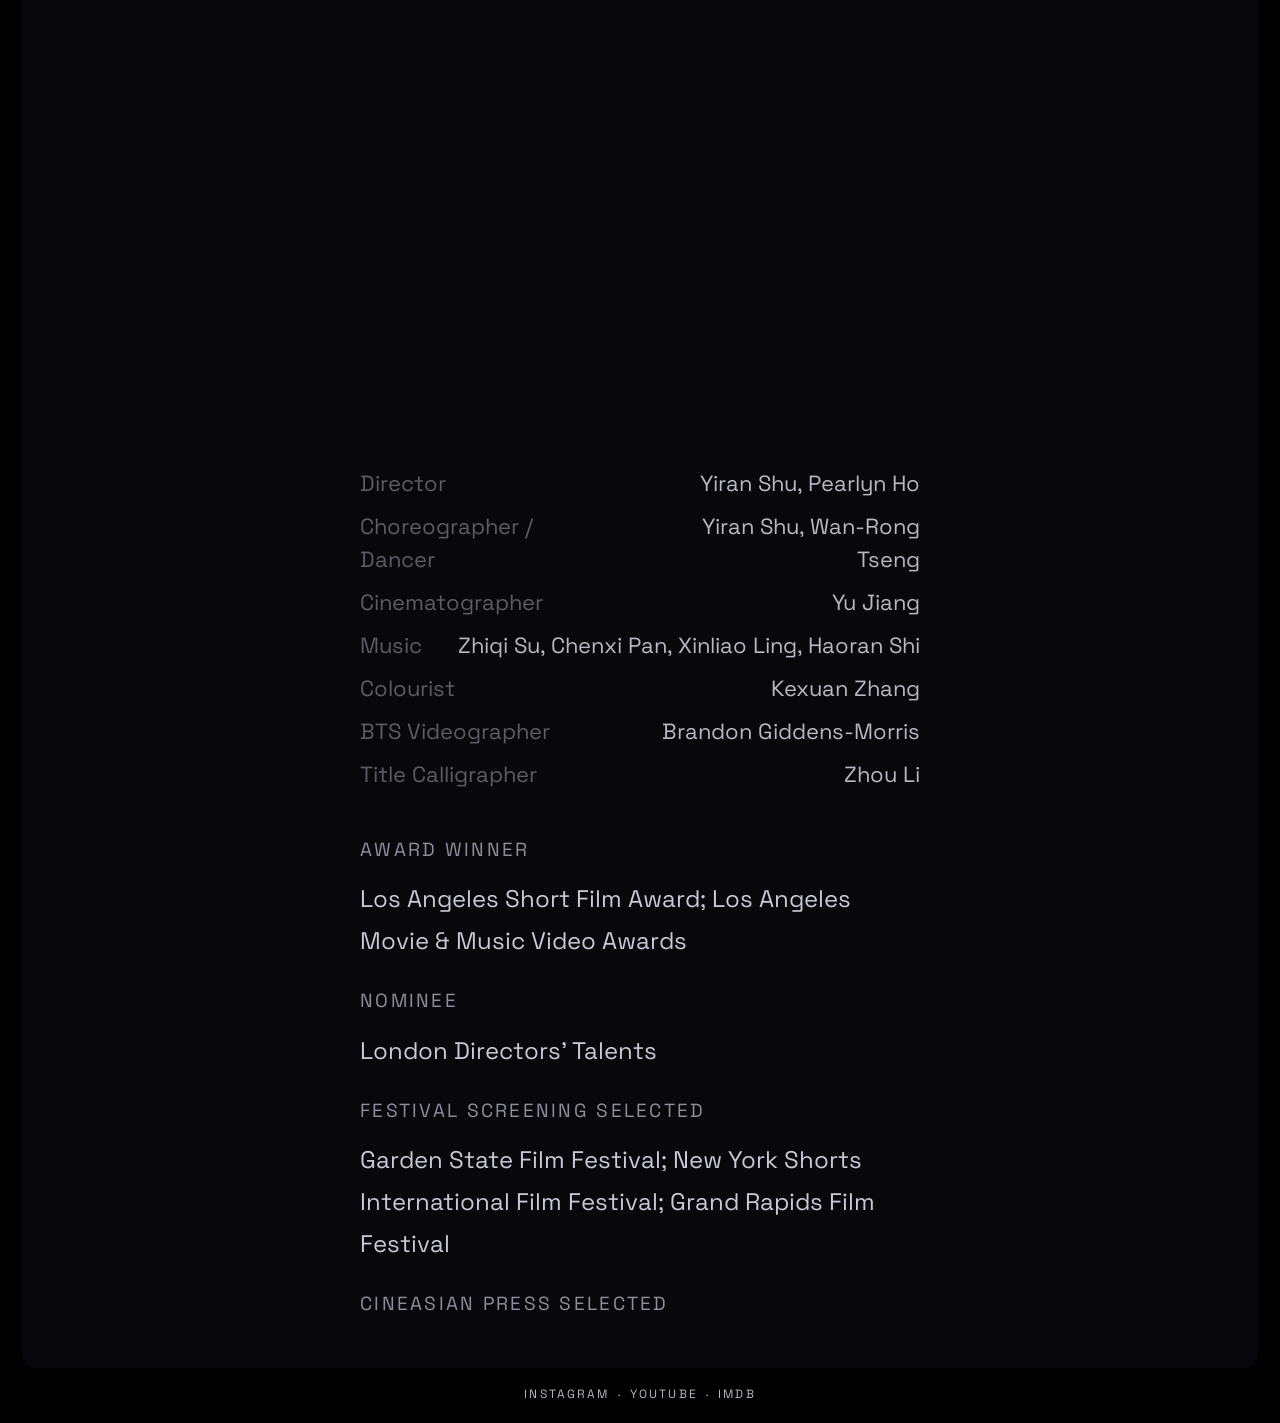
==== commit 4e4aa9d3: "Link A Quiet Longing to its CineAsian coverage with a hover hint. Co-authored-by: Cursor <cursoragen" ====
--- a/a-quiet-longing.html
+++ b/a-quiet-longing.html
@@ -8,6 +8,7 @@
       name="description"
       content="A Quiet Longing — dance film by Yiran Shu & Pearlyn Ho. TMFF June 2025 nominee."
     />
+    <link rel="icon" href="images/favicon_new.gif" type="image/gif" />
     <link rel="stylesheet" href="styles.css" />
     <script src="cursor.js"></script>
   </head>
@@ -43,6 +44,25 @@
 
       <main class="archive-panel">
         <div class="subpage-inner subpage-inner--film-detail subpage-inner--film-hero">
+          <section class="subpage-block">
+            <a
+              class="cineasian-link"
+              href="https://cineasianfilms.com/shorts/a-quiet-longing/"
+              target="_blank"
+              rel="noopener noreferrer"
+              title="Original coverage on CineAsian Films"
+            >
+              <img
+                src="images/dancefilm/a-quiet-longing/cineasian.jpg"
+                alt="A Quiet Longing on CineAsian Films"
+              />
+              <span class="cineasian-link__hint">
+                <span>CineAsian Films</span>
+                <span>Original coverage</span>
+              </span>
+            </a>
+          </section>
+
           <section class="subpage-block">
             <div class="subpage-photo-strip subpage-photo-strip--contain" aria-label="A Quiet Longing photos">
               <img src="images/dancefilm/a-quiet-longing/longing1.png" alt="A Quiet Longing still 1" loading="lazy" />
--- a/styles.css
+++ b/styles.css
@@ -411,6 +411,49 @@
   margin: 0 auto 28px;
 }
 
+.cineasian-link {
+  position: relative;
+  display: block;
+  width: min(96vw, 1320px);
+  margin-left: calc(50% - min(48vw, 660px));
+  margin-right: calc(50% - min(48vw, 660px));
+  overflow: hidden;
+}
+
+.cineasian-link img {
+  width: 100%;
+  height: auto;
+  display: block;
+}
+
+.cineasian-link__hint {
+  position: absolute;
+  inset: 0;
+  z-index: 1;
+  display: flex;
+  flex-direction: column;
+  align-items: flex-end;
+  justify-content: flex-end;
+  gap: 4px;
+  padding: 16px 20px;
+  background: linear-gradient(to top, rgba(0, 0, 0, 0.72) 0%, rgba(0, 0, 0, 0.12) 42%, transparent 70%);
+  color: #ececf4;
+  font-size: clamp(13px, 1.4vw, 16px);
+  font-weight: 700;
+  letter-spacing: 0.12em;
+  text-transform: uppercase;
+  text-align: right;
+  line-height: 1.3;
+  opacity: 0;
+  transition: opacity 0.22s ease;
+  pointer-events: none;
+}
+
+.cineasian-link:hover .cineasian-link__hint,
+.cineasian-link:focus-visible .cineasian-link__hint {
+  opacity: 1;
+}
+
 /* Dance film — homepage-style reel cards */
 .subpage-inner--film-cards {
   max-width: 980px;
@@ -906,7 +949,7 @@
 }
 
 .subpage-photo-strip:has(figure) {
-  padding-bottom: 18px;
+  padding-bottom: 72px;
   align-items: flex-start;
 }
 
@@ -917,17 +960,40 @@
 }
 
 .subpage-photo-strip figure img {
-  height: clamp(280px, 56vh, 640px);
+  height: clamp(300px, 62vh, 700px);
+}
+
+.subpage-photo-strip--captions figure {
+  flex: 0 0 auto;
+  width: auto;
+  min-width: 0;
+  max-width: none;
+}
+
+.subpage-photo-strip--captions figure img {
+  width: auto;
+  height: clamp(300px, 62vh, 700px);
+  max-width: none;
+  object-fit: contain;
 }
 
 .subpage-photo-strip figcaption {
-  margin-top: 10px;
-  padding: 0 8px 6px;
+  margin-top: 8px;
+  padding: 0;
+  display: flex;
+  flex-direction: column;
+  align-items: flex-end;
+  gap: 0.2em;
   font-size: 15px;
   line-height: 1.45;
   letter-spacing: 0.04em;
   color: #8e8e9c;
-  text-align: center;
+  text-align: right;
+}
+
+.violin-photos__date {
+  color: #7a7a86;
+  font-size: 14px;
 }
 
 .subpage-inner--violin {
@@ -949,49 +1015,6 @@
 
 .violin-role__org {
   color: #8a8a96;
-}
-
-.violin-photos {
-  display: flex;
-  flex-direction: column;
-  align-items: center;
-  gap: 56px;
-  width: 100%;
-  margin: 8px auto 28px;
-}
-
-.violin-photos__item {
-  margin: 0;
-  display: flex;
-  flex-direction: column;
-  align-items: center;
-}
-
-.violin-photos__item img {
-  width: 100%;
-  height: auto;
-  max-height: min(52vh, 520px);
-  object-fit: contain;
-  display: block;
-  background: #08080c;
-}
-
-.violin-photos__item figcaption {
-  margin-top: 16px;
-  max-width: 36em;
-  display: flex;
-  flex-direction: column;
-  gap: 0.2em;
-  font-size: 18px;
-  line-height: 1.55;
-  letter-spacing: 0.03em;
-  color: #a8a8b4;
-  text-align: center;
-}
-
-.violin-photos__date {
-  color: #7a7a86;
-  font-size: 16px;
 }
 
 .subpage-photo-strip--contain {
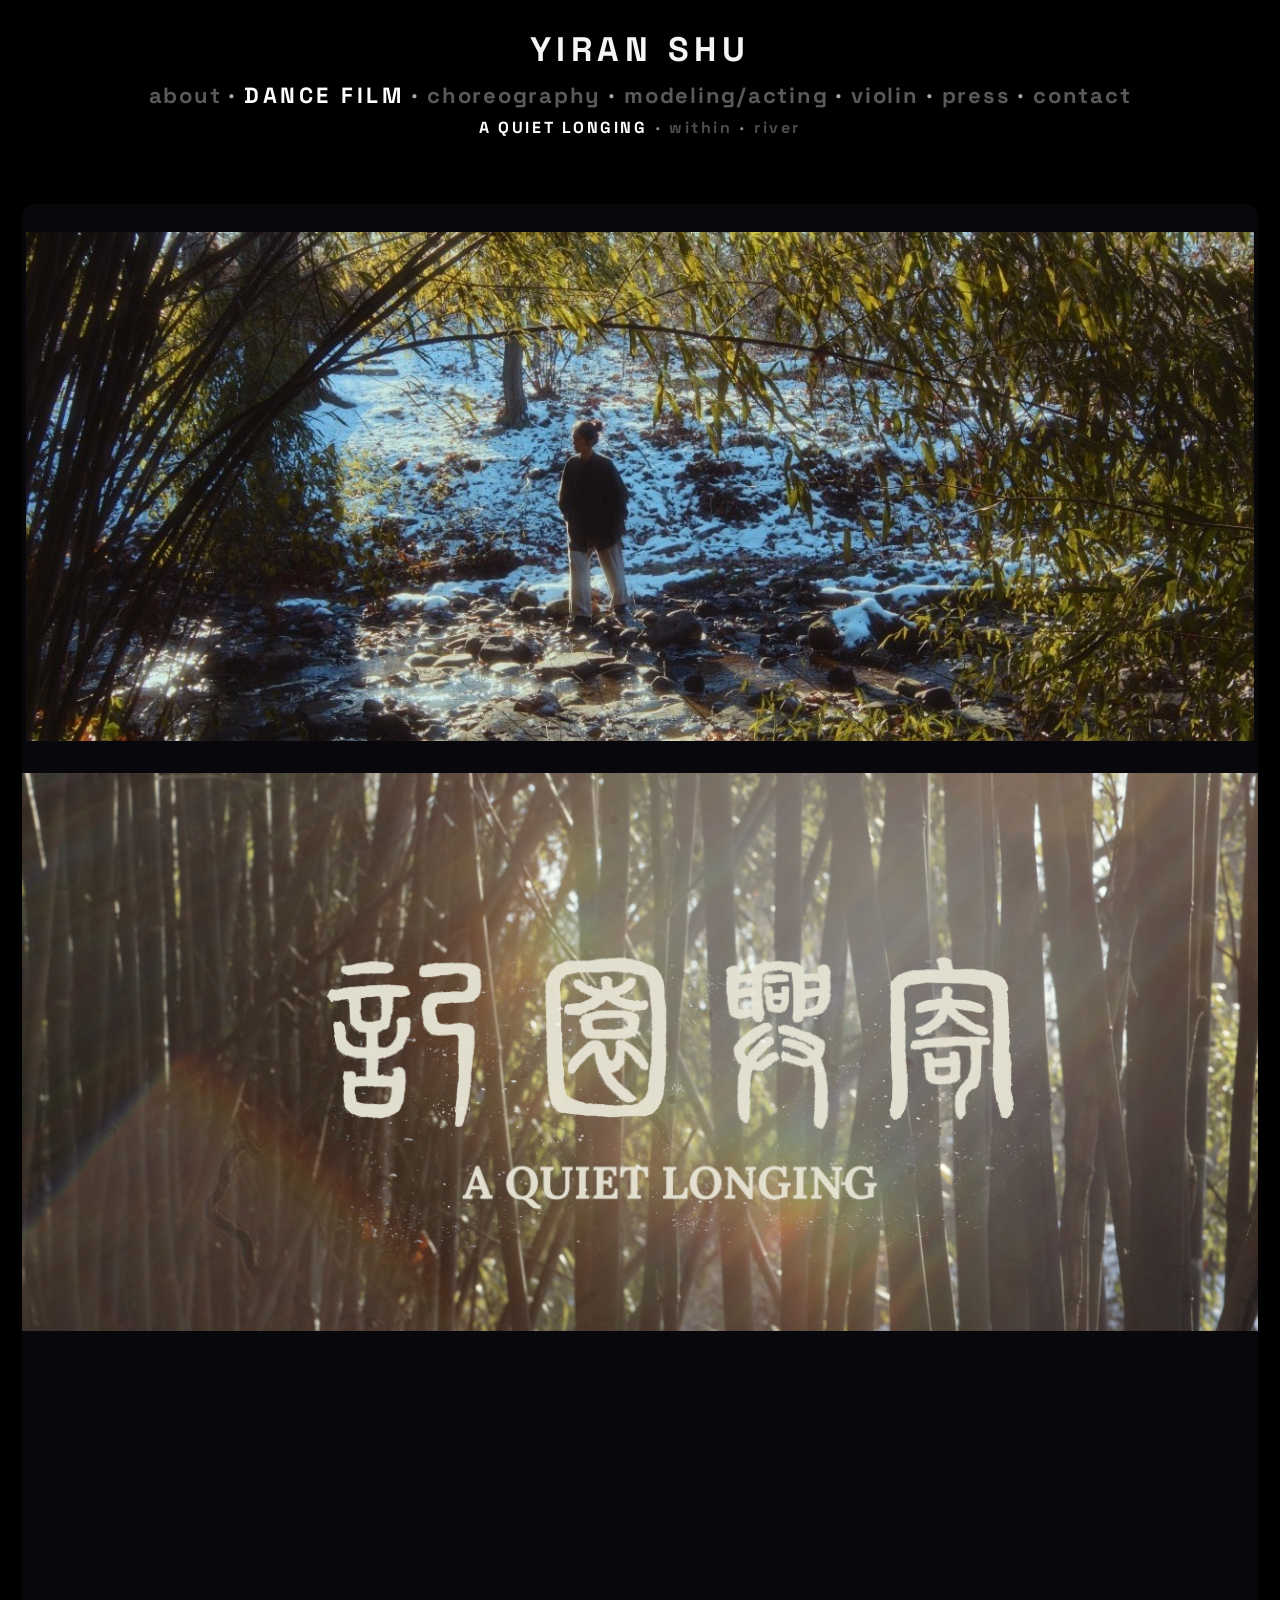
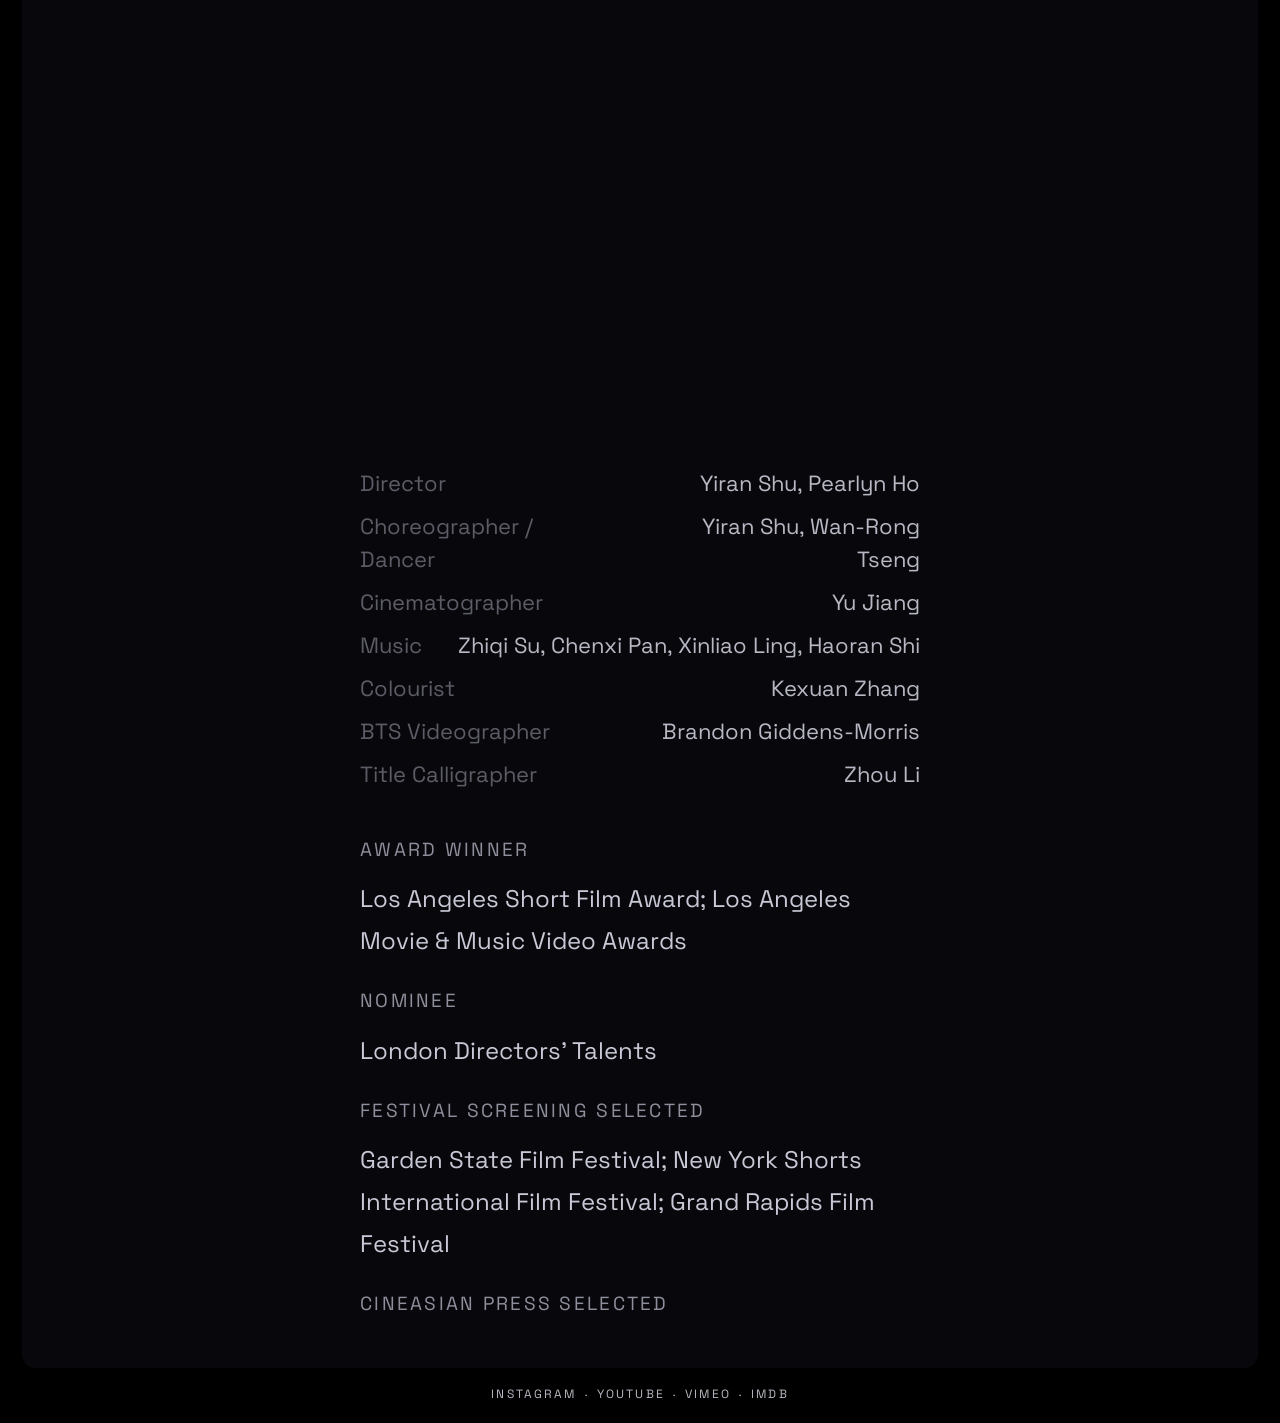
==== commit af1a514c: "Add the Vimeo profile to the footer on every page. Co-authored-by: Cursor <cursoragent@cursor.com>" ====
--- a/a-quiet-longing.html
+++ b/a-quiet-longing.html
@@ -138,6 +138,8 @@
         <span>·</span>
         <a href="https://www.youtube.com/@yiranshu11" target="_blank" rel="noreferrer">YouTube</a>
         <span>·</span>
+        <a href="https://vimeo.com/yiranshu" target="_blank" rel="noreferrer">Vimeo</a>
+        <span>·</span>
         <a href="https://www.imdb.com/name/nm18661474/" target="_blank" rel="noreferrer">IMDb</a>
       </footer>
     </div>
--- a/styles.css
+++ b/styles.css
@@ -366,6 +366,36 @@
   color: #c8c8d6;
 }
 
+.highlights h3 {
+  font-size: 15px;
+  font-weight: 500;
+  letter-spacing: 0.16em;
+  text-transform: uppercase;
+  color: #8e8e9c;
+  margin-bottom: 4px;
+}
+
+.highlights ul {
+  list-style: none;
+}
+
+.highlights li {
+  font-size: 22px;
+  line-height: 1.6;
+  color: #c8c8d6;
+  padding: 14px 0;
+  border-bottom: 1px solid rgba(255, 255, 255, 0.08);
+}
+
+.highlights strong {
+  font-weight: 500;
+  color: #f5f5f5;
+}
+
+.highlights em {
+  font-style: italic;
+}
+
 .subpage-inner .meta-line {
   font-size: 19px;
   letter-spacing: 0.12em;
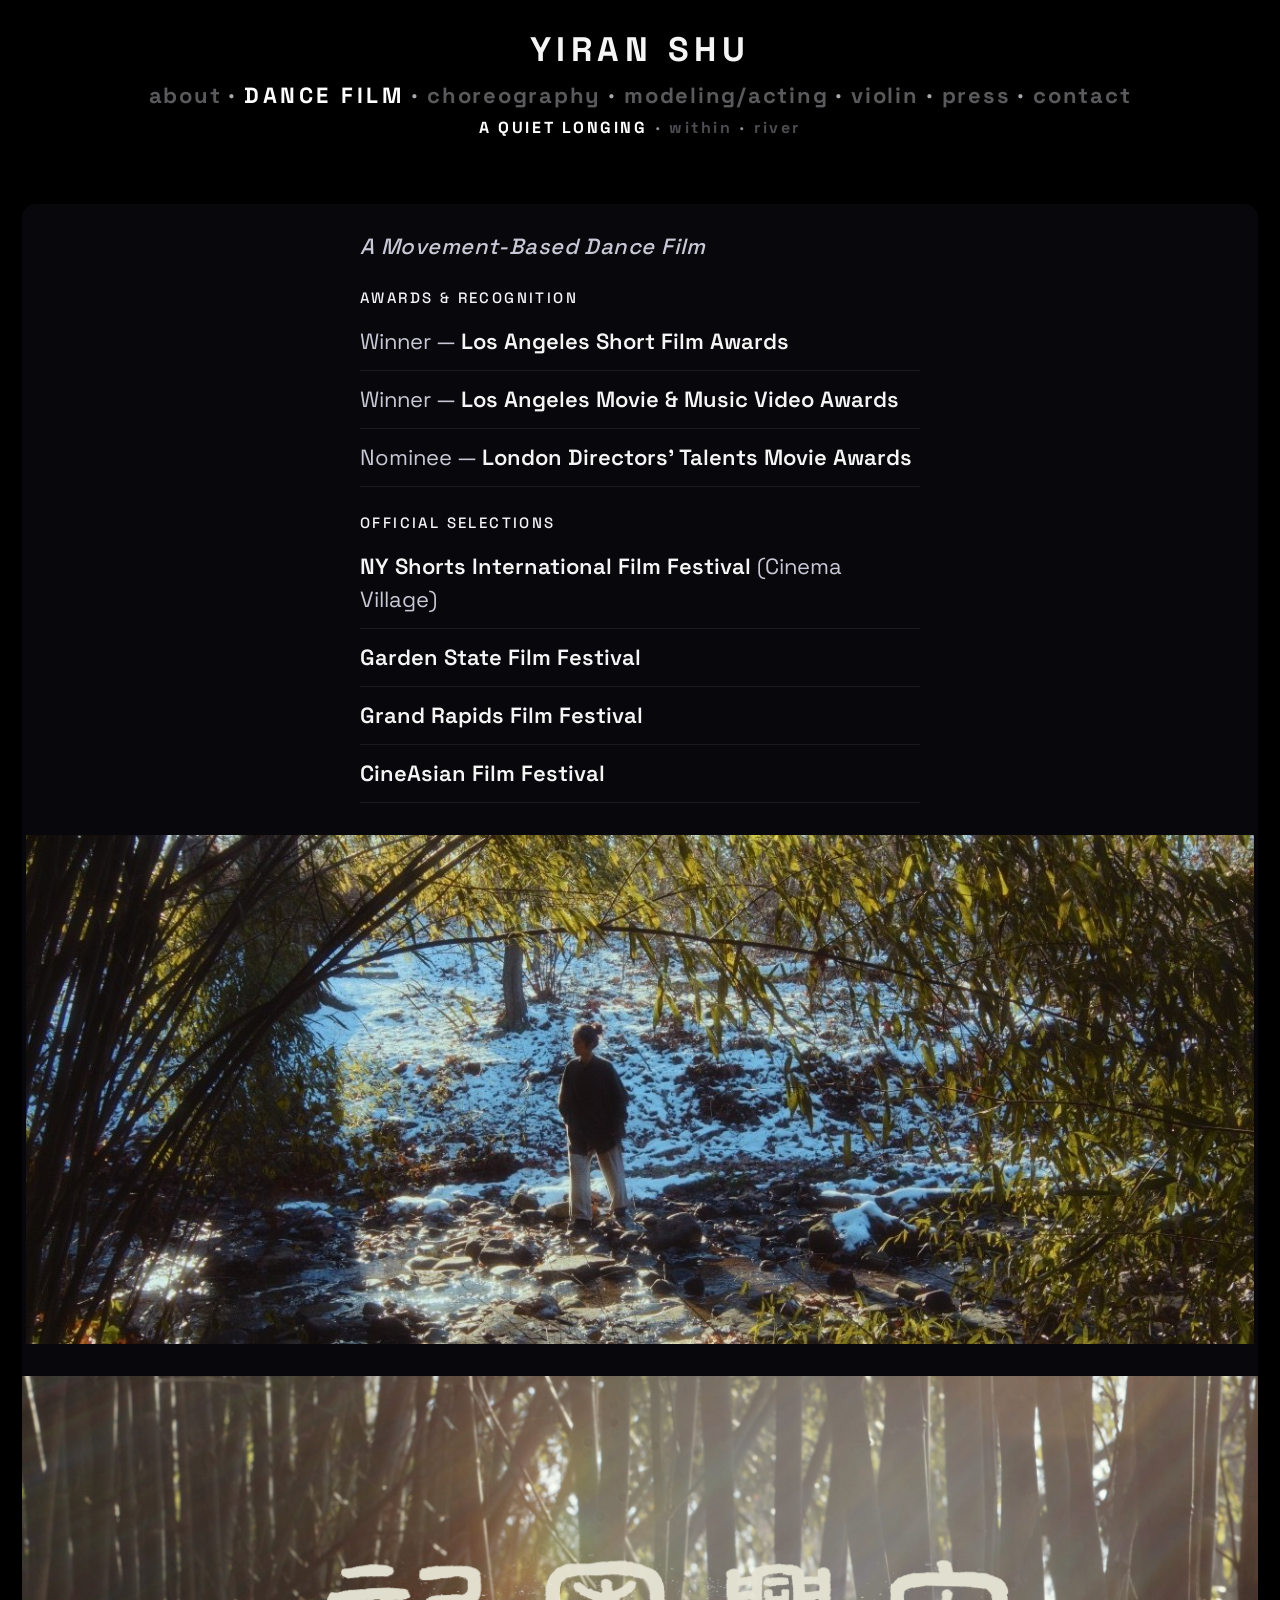
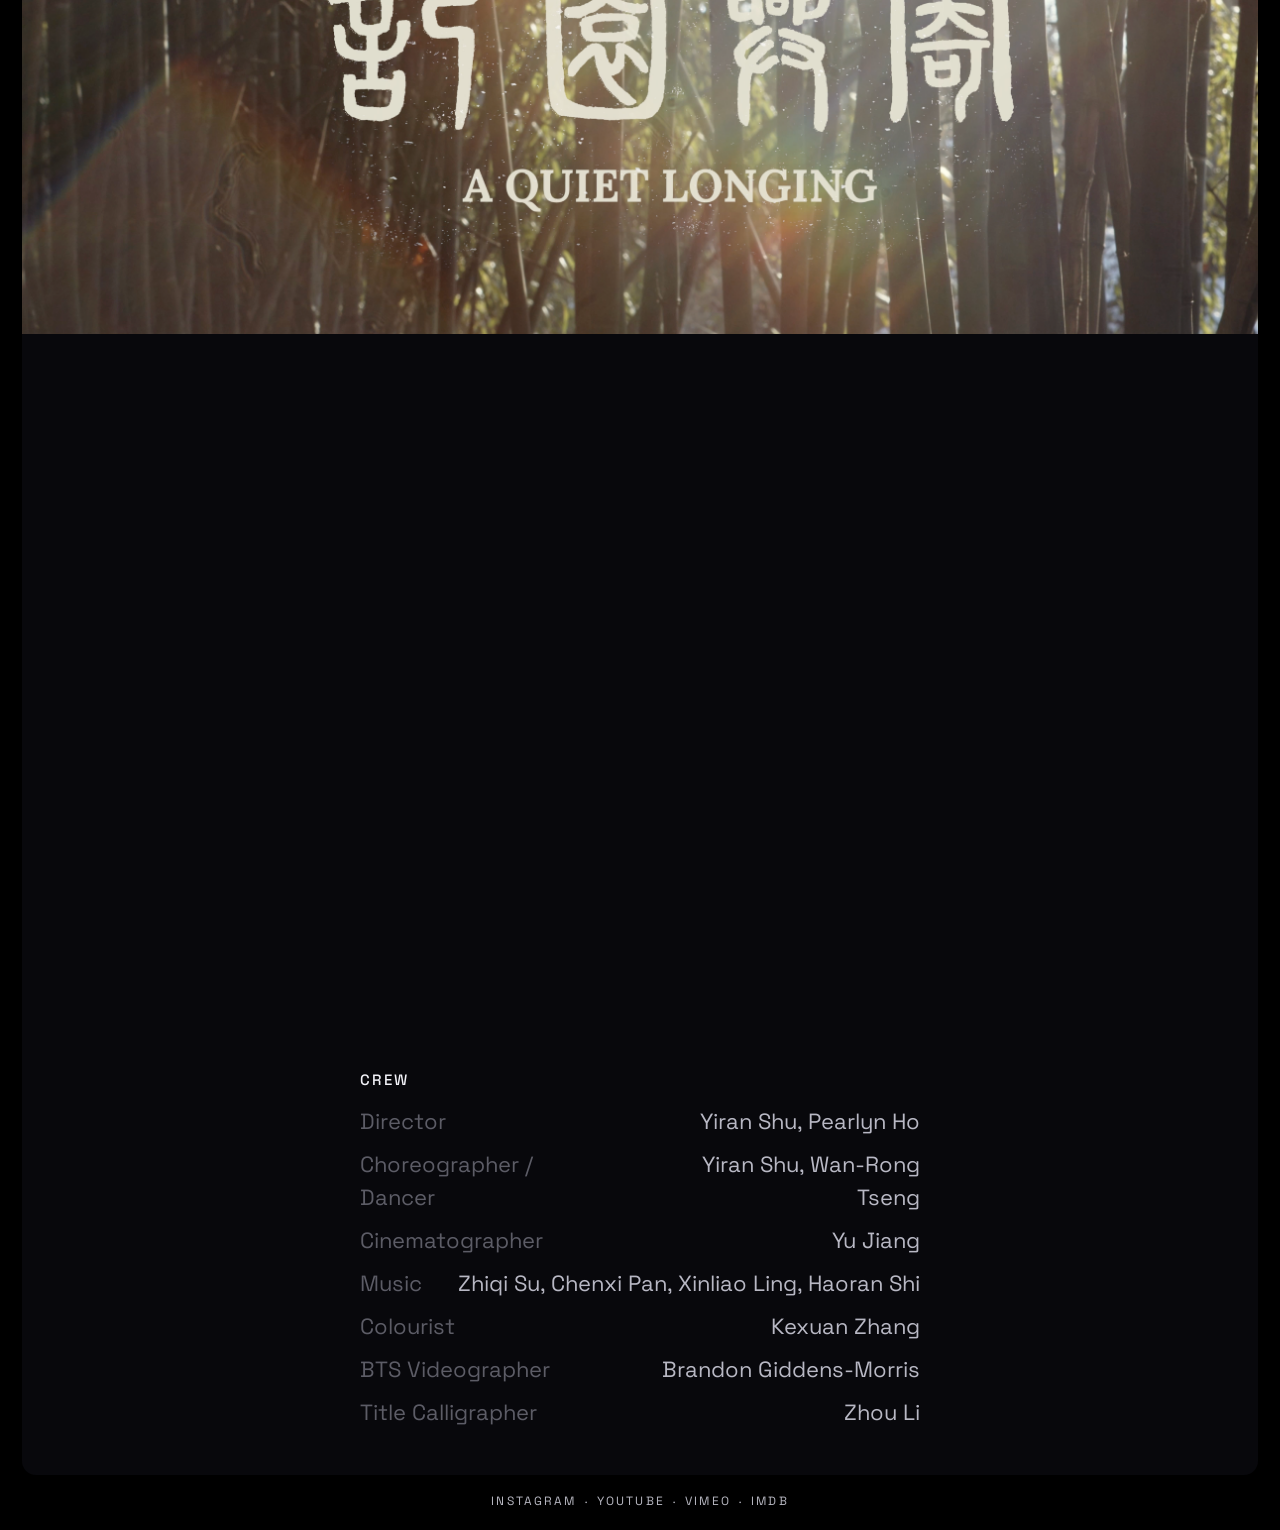
==== commit 3b4dce39: "Show A Quiet Longing awards on the film page and below the Dance Film archive. Co-authored-by: Curso" ====
--- a/a-quiet-longing.html
+++ b/a-quiet-longing.html
@@ -44,6 +44,25 @@
 
       <main class="archive-panel">
         <div class="subpage-inner subpage-inner--film-detail subpage-inner--film-hero">
+          <section class="subpage-block film-honors">
+            <h2 class="film-subtitle">A Movement-Based Dance Film</h2>
+
+            <h3>Awards &amp; Recognition</h3>
+            <ul>
+              <li>Winner — <strong>Los Angeles Short Film Awards</strong></li>
+              <li>Winner — <strong>Los Angeles Movie &amp; Music Video Awards</strong></li>
+              <li>Nominee — <strong>London Directors' Talents Movie Awards</strong></li>
+            </ul>
+
+            <h3>Official Selections</h3>
+            <ul>
+              <li><strong>NY Shorts International Film Festival</strong> (Cinema Village)</li>
+              <li><strong>Garden State Film Festival</strong></li>
+              <li><strong>Grand Rapids Film Festival</strong></li>
+              <li><strong>CineAsian Film Festival</strong></li>
+            </ul>
+          </section>
+
           <section class="subpage-block">
             <a
               class="cineasian-link"
@@ -86,6 +105,7 @@
           </section>
 
           <section class="subpage-block">
+            <h3 class="film-crew-heading">Crew</h3>
             <dl class="film-credits">
               <div>
                 <dt>Director</dt>
@@ -117,19 +137,6 @@
               </div>
             </dl>
           </section>
-
-          <section class="subpage-block film-awards">
-            <p class="meta-line">Award winner</p>
-            <p>Los Angeles Short Film Award; Los Angeles Movie &amp; Music Video Awards</p>
-            <p class="meta-line">Nominee</p>
-            <p>London Directors’ Talents</p>
-            <p class="meta-line">Festival Screening Selected</p>
-            <p>
-              Garden State Film Festival; New York Shorts International Film Festival; Grand Rapids
-              Film Festival
-            </p>
-            <p class="meta-line">CineAsian Press Selected</p>
-          </section>
         </div>
       </main>
 
--- a/styles.css
+++ b/styles.css
@@ -205,6 +205,22 @@
   border-radius: 14px;
 }
 
+.archive-page:has(.dance-film-honors) .archive-viewport {
+  flex: 1 0 auto;
+  min-height: 68vh;
+}
+
+.dance-film-honors {
+  max-width: 560px;
+  width: 100%;
+  margin: 10px auto 8px;
+}
+
+.dance-film-honors .film-subtitle a {
+  color: inherit;
+  text-decoration: none;
+}
+
 #archiveCanvas {
   width: 100%;
   height: 100%;
@@ -653,6 +669,52 @@
   max-width: min(96vw, 1320px);
 }
 
+.film-honors .film-subtitle {
+  font-size: 22px;
+  font-weight: 500;
+  font-style: italic;
+  letter-spacing: 0.02em;
+  text-transform: none;
+  color: #c8c8d6;
+  margin-bottom: 28px;
+}
+
+.film-honors h3,
+.film-crew-heading {
+  font-size: 15px;
+  font-weight: 500;
+  letter-spacing: 0.16em;
+  text-transform: uppercase;
+  color: #f2f2f8;
+  margin: 26px 0 6px;
+}
+
+.film-honors h3:first-of-type {
+  margin-top: 0;
+}
+
+.film-crew-heading {
+  margin-top: 0;
+  margin-bottom: 16px;
+}
+
+.film-honors ul {
+  list-style: none;
+}
+
+.film-honors li {
+  font-size: 22px;
+  line-height: 1.5;
+  color: #c8c8d6;
+  padding: 12px 0;
+  border-bottom: 1px solid rgba(255, 255, 255, 0.08);
+}
+
+.film-honors strong {
+  font-weight: 600;
+  color: #f5f5f5;
+}
+
 .film-awards .meta-line {
   margin-top: 22px;
 }
